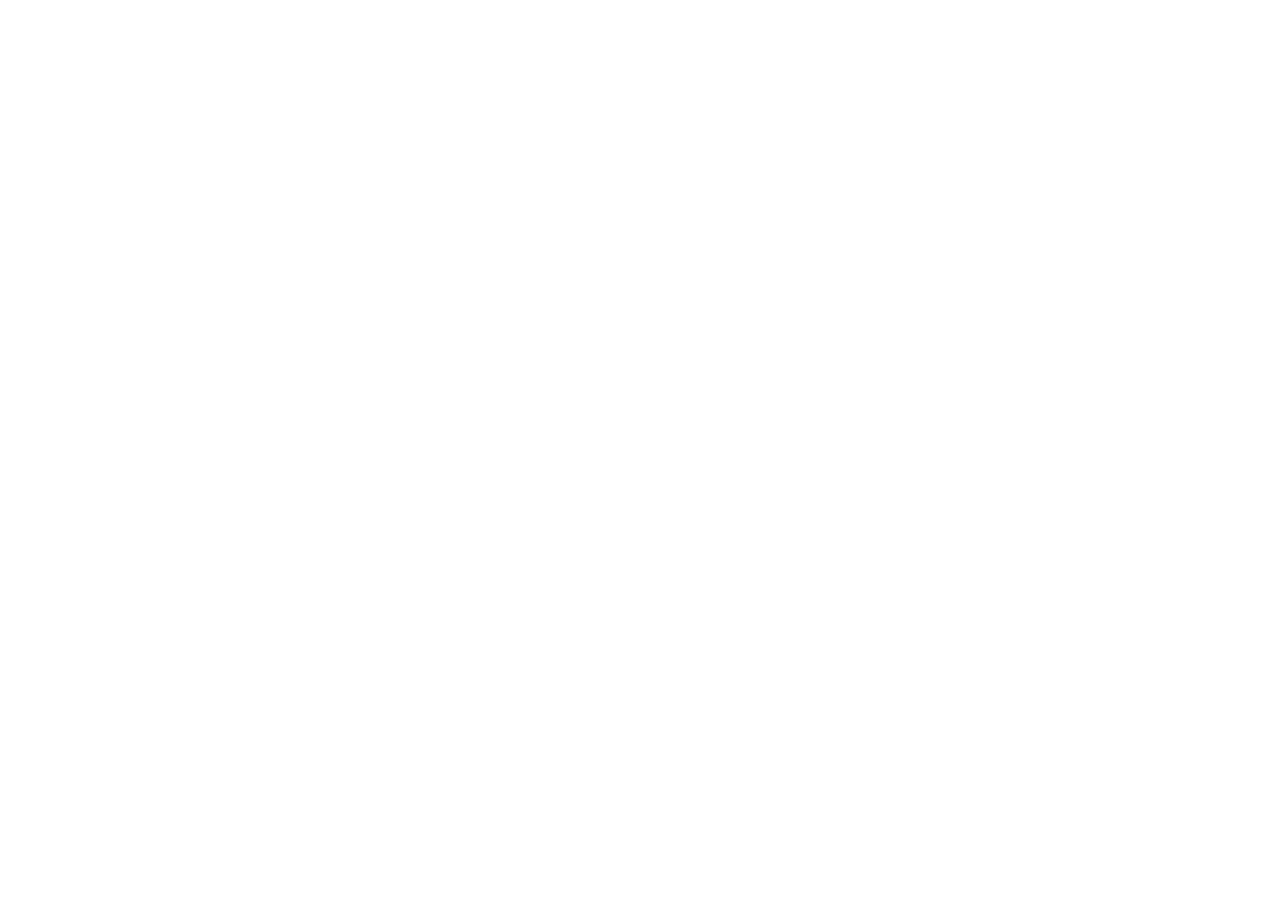
==== index.html @ a8f55390 "init project" ====
<!DOCTYPE html>
<html lang="zh-CN">

<head>
    <meta charset="UTF-8">
    <meta name="viewport" content="width=device-width, initial-scale=1.0">
    <title>Document</title>
</head>

<body>

</body>

</html>
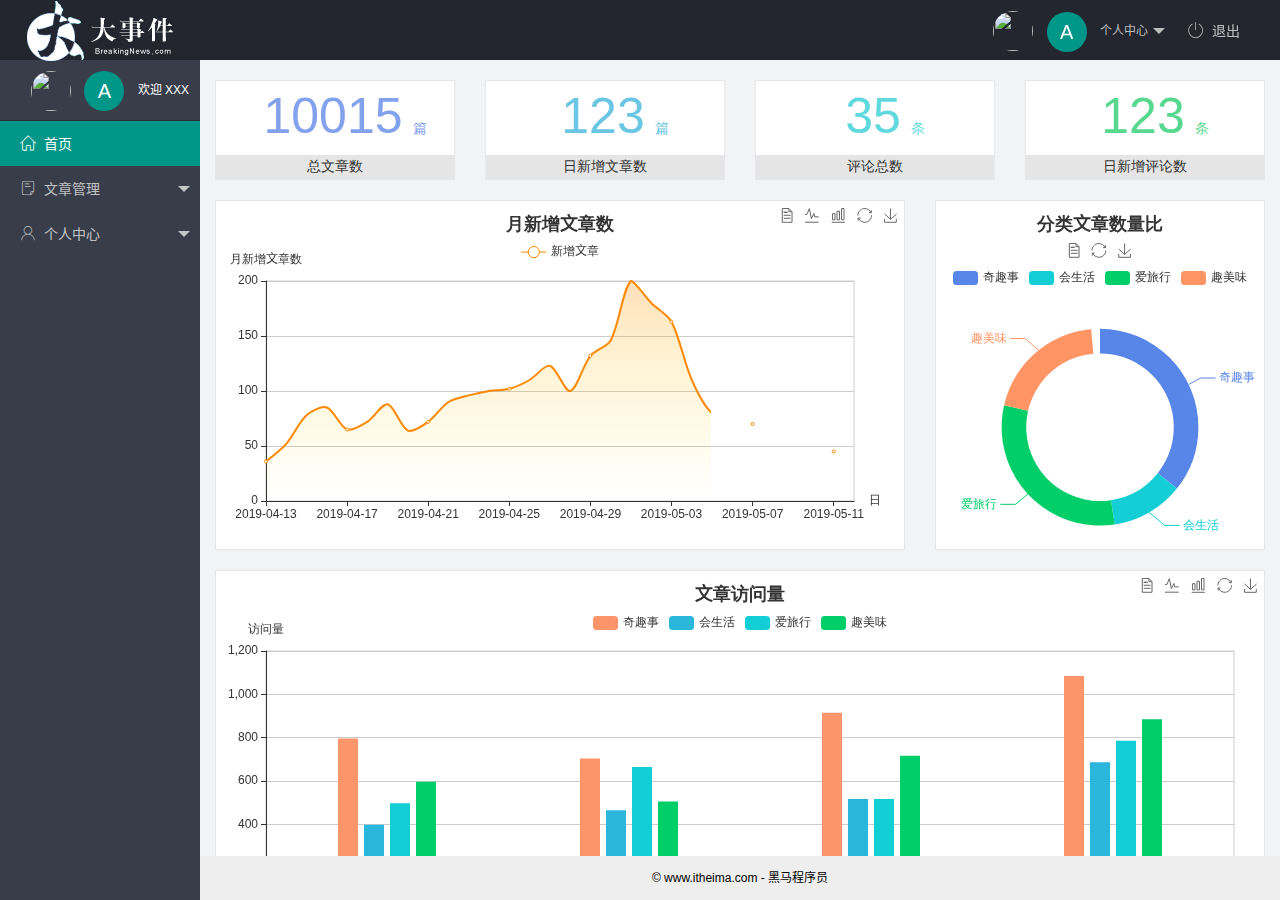
==== commit c2450219: "完成了主页功能" ====
--- a/index.html
+++ b/index.html
@@ -4,11 +4,93 @@
 <head>
     <meta charset="UTF-8">
     <meta name="viewport" content="width=device-width, initial-scale=1.0">
-    <title>Document</title>
+    <title>后台主页</title>
+    <!-- 导入layui的样式表 -->
+    <link rel="stylesheet" href="./assets/lib/layui/css/layui.css">
+    <!-- 导入自己的css样式表 -->
+    <link rel="stylesheet" href="./assets/css/index.css">
+    <!-- 导入字体图标 -->
+    <link rel="stylesheet" href="./assets/fonts/iconfont.css">
 </head>
 
-<body>
+<body class="layui-layout-body">
+    <div class="layui-layout layui-layout-admin">
+        <div class="layui-header">
+            <div class="layui-logo"><img src="./assets/images/logo.png" alt=""></div>
+            <!-- 头部区域（可配合layui已有的水平导航） -->
+            <ul class="layui-nav layui-layout-right">
+                <li class="layui-nav-item">
+                    <a href="javascript:;" class="userinfo">
+                        <img src="http://t.cn/RCzsdCq" class="layui-nav-img">
+                        <span class="text-avatar">A</span> 个人中心
+                    </a>
+                    <dl class="layui-nav-child">
+                        <dd><a href="">基本资料</a></dd>
+                        <dd><a href="">更换头像</a></dd>
+                        <dd><a href="">重置密码</a></dd>
+                    </dl>
+                </li>
+                <li class="layui-nav-item">
+                    <a href="javascript:;" id="btnLogout"><span class="iconfont icon-tuichu"></span>退出</a>
+                </li>
+            </ul>
+        </div>
 
+        <div class="layui-side layui-bg-black">
+            <div class="layui-side-scroll">
+                <div class="userinfo">
+                    <img src="http://t.cn/RCzsdCq" class="layui-nav-img">
+                    <span class="text-avatar">A</span>
+                    <span id="welcome">欢迎 XXX</span>
+                </div>
+                <!-- 左侧导航区域（可配合layui已有的垂直导航） -->
+                <ul class="layui-nav layui-nav-tree" lay-shrink="all">
+                    <li class="layui-nav-item layui-this"><a href="./home/dashboard.html" target="fm"><span
+                                class="iconfont icon-home"></span>首页</a></li>
+                    <li class="layui-nav-item ">
+                        <a class="" href="javascript:;"><span class="iconfont icon-16"></span>文章管理</a>
+                        <dl class="layui-nav-child">
+                            <dd><a href="javascript:;"><i class="layui-icon layui-icon-app"
+                                        style="font-size: 30px; color: #1E9FFF;"></i>文章类别</a></dd>
+                            <dd><a href="javascript:;"><i class="layui-icon layui-icon-app"
+                                        style="font-size: 30px; color: #1E9FFF;"></i>文章列表</a></dd>
+                            <dd><a href="javascript:;"><i class="layui-icon layui-icon-app"
+                                        style="font-size: 30px; color: #1E9FFF;"></i>发布文章</a></dd>
+                        </dl>
+                    </li>
+                    <li class="layui-nav-item">
+                        <a href="javascript:;"><span class="iconfont icon-user"></span>个人中心</a>
+                        <dl class="layui-nav-child">
+                            <dd><a href="javascript:;"><i class="layui-icon layui-icon-app"
+                                        style="font-size: 30px; color: #1E9FFF;"></i>基本资料</a></dd>
+                            <dd><a href="javascript:;"><i class="layui-icon layui-icon-app"
+                                        style="font-size: 30px; color: #1E9FFF;"></i>更换头像</a></dd>
+                            <dd><a href="javascript:;"><i class="layui-icon layui-icon-app"
+                                        style="font-size: 30px; color: #1E9FFF;"></i>重置密码</a></dd>
+                        </dl>
+                    </li>
+                </ul>
+            </div>
+        </div>
+
+        <div class="layui-body">
+            <!-- 内容主体区域 -->
+            <iframe name="fm" src="./home/dashboard.html" frameborder="0"></iframe>
+        </div>
+
+        <div class="layui-footer">
+            <!-- 底部固定区域 -->
+            © www.itheima.com - 黑马程序员
+        </div>
+    </div>
+    <!-- 导入layui 的js文件-->
+    <script src="./assets/lib/layui/layui.all.js"></script>
+    <!-- 导入jQuery文件 -->
+    <script src="/assets/lib/jquery.js"></script>
+    <!-- 导入自己封装的baseAPI.js文件 -->
+    <script src="/assets/js/baseAPI.js"></script>
+    <!-- 导入自己的js文件 -->
+    <script src="/assets/js/index.js"></script>
 </body>
 
 </html>--- a/assets/lib/layui/css/layui.css
+++ b/assets/lib/layui/css/layui.css
@@ -0,0 +1,2 @@
+/** layui-v2.5.5 MIT License By https://www.layui.com */
+ .layui-inline,img{display:inline-block;vertical-align:middle}h1,h2,h3,h4,h5,h6{font-weight:400}.layui-edge,.layui-header,.layui-inline,.layui-main{position:relative}.layui-body,.layui-edge,.layui-elip{overflow:hidden}.layui-btn,.layui-edge,.layui-inline,img{vertical-align:middle}.layui-btn,.layui-disabled,.layui-icon,.layui-unselect{-moz-user-select:none;-webkit-user-select:none;-ms-user-select:none}.layui-elip,.layui-form-checkbox span,.layui-form-pane .layui-form-label{text-overflow:ellipsis;white-space:nowrap}.layui-breadcrumb,.layui-tree-btnGroup{visibility:hidden}blockquote,body,button,dd,div,dl,dt,form,h1,h2,h3,h4,h5,h6,input,li,ol,p,pre,td,textarea,th,ul{margin:0;padding:0;-webkit-tap-highlight-color:rgba(0,0,0,0)}a:active,a:hover{outline:0}img{border:none}li{list-style:none}table{border-collapse:collapse;border-spacing:0}h4,h5,h6{font-size:100%}button,input,optgroup,option,select,textarea{font-family:inherit;font-size:inherit;font-style:inherit;font-weight:inherit;outline:0}pre{white-space:pre-wrap;white-space:-moz-pre-wrap;white-space:-pre-wrap;white-space:-o-pre-wrap;word-wrap:break-word}body{line-height:24px;font:14px Helvetica Neue,Helvetica,PingFang SC,Tahoma,Arial,sans-serif}hr{height:1px;margin:10px 0;border:0;clear:both}a{color:#333;text-decoration:none}a:hover{color:#777}a cite{font-style:normal;*cursor:pointer}.layui-border-box,.layui-border-box *{box-sizing:border-box}.layui-box,.layui-box *{box-sizing:content-box}.layui-clear{clear:both;*zoom:1}.layui-clear:after{content:'\20';clear:both;*zoom:1;display:block;height:0}.layui-inline{*display:inline;*zoom:1}.layui-edge{display:inline-block;width:0;height:0;border-width:6px;border-style:dashed;border-color:transparent}.layui-edge-top{top:-4px;border-bottom-color:#999;border-bottom-style:solid}.layui-edge-right{border-left-color:#999;border-left-style:solid}.layui-edge-bottom{top:2px;border-top-color:#999;border-top-style:solid}.layui-edge-left{border-right-color:#999;border-right-style:solid}.layui-disabled,.layui-disabled:hover{color:#d2d2d2!important;cursor:not-allowed!important}.layui-circle{border-radius:100%}.layui-show{display:block!important}.layui-hide{display:none!important}@font-face{font-family:layui-icon;src:url(../font/iconfont.eot?v=250);src:url(../font/iconfont.eot?v=250#iefix) format('embedded-opentype'),url(../font/iconfont.woff2?v=250) format('woff2'),url(../font/iconfont.woff?v=250) format('woff'),url(../font/iconfont.ttf?v=250) format('truetype'),url(../font/iconfont.svg?v=250#layui-icon) format('svg')}.layui-icon{font-family:layui-icon!important;font-size:16px;font-style:normal;-webkit-font-smoothing:antialiased;-moz-osx-font-smoothing:grayscale}.layui-icon-reply-fill:before{content:"\e611"}.layui-icon-set-fill:before{content:"\e614"}.layui-icon-menu-fill:before{content:"\e60f"}.layui-icon-search:before{content:"\e615"}.layui-icon-share:before{content:"\e641"}.layui-icon-set-sm:before{content:"\e620"}.layui-icon-engine:before{content:"\e628"}.layui-icon-close:before{content:"\1006"}.layui-icon-close-fill:before{content:"\1007"}.layui-icon-chart-screen:before{content:"\e629"}.layui-icon-star:before{content:"\e600"}.layui-icon-circle-dot:before{content:"\e617"}.layui-icon-chat:before{content:"\e606"}.layui-icon-release:before{content:"\e609"}.layui-icon-list:before{content:"\e60a"}.layui-icon-chart:before{content:"\e62c"}.layui-icon-ok-circle:before{content:"\1005"}.layui-icon-layim-theme:before{content:"\e61b"}.layui-icon-table:before{content:"\e62d"}.layui-icon-right:before{content:"\e602"}.layui-icon-left:before{content:"\e603"}.layui-icon-cart-simple:before{content:"\e698"}.layui-icon-face-cry:before{content:"\e69c"}.layui-icon-face-smile:before{content:"\e6af"}.layui-icon-survey:before{content:"\e6b2"}.layui-icon-tree:before{content:"\e62e"}.layui-icon-upload-circle:before{content:"\e62f"}.layui-icon-add-circle:before{content:"\e61f"}.layui-icon-download-circle:before{content:"\e601"}.layui-icon-templeate-1:before{content:"\e630"}.layui-icon-util:before{content:"\e631"}.layui-icon-face-surprised:before{content:"\e664"}.layui-icon-edit:before{content:"\e642"}.layui-icon-speaker:before{content:"\e645"}.layui-icon-down:before{content:"\e61a"}.layui-icon-file:before{content:"\e621"}.layui-icon-layouts:before{content:"\e632"}.layui-icon-rate-half:before{content:"\e6c9"}.layui-icon-add-circle-fine:before{content:"\e608"}.layui-icon-prev-circle:before{content:"\e633"}.layui-icon-read:before{content:"\e705"}.layui-icon-404:before{content:"\e61c"}.layui-icon-carousel:before{content:"\e634"}.layui-icon-help:before{content:"\e607"}.layui-icon-code-circle:before{content:"\e635"}.layui-icon-water:before{content:"\e636"}.layui-icon-username:before{content:"\e66f"}.layui-icon-find-fill:before{content:"\e670"}.layui-icon-about:before{content:"\e60b"}.layui-icon-location:before{content:"\e715"}.layui-icon-up:before{content:"\e619"}.layui-icon-pause:before{content:"\e651"}.layui-icon-date:before{content:"\e637"}.layui-icon-layim-uploadfile:before{content:"\e61d"}.layui-icon-delete:before{content:"\e640"}.layui-icon-play:before{content:"\e652"}.layui-icon-top:before{content:"\e604"}.layui-icon-friends:before{content:"\e612"}.layui-icon-refresh-3:before{content:"\e9aa"}.layui-icon-ok:before{content:"\e605"}.layui-icon-layer:before{content:"\e638"}.layui-icon-face-smile-fine:before{content:"\e60c"}.layui-icon-dollar:before{content:"\e659"}.layui-icon-group:before{content:"\e613"}.layui-icon-layim-download:before{content:"\e61e"}.layui-icon-picture-fine:before{content:"\e60d"}.layui-icon-link:before{content:"\e64c"}.layui-icon-diamond:before{content:"\e735"}.layui-icon-log:before{content:"\e60e"}.layui-icon-rate-solid:before{content:"\e67a"}.layui-icon-fonts-del:before{content:"\e64f"}.layui-icon-unlink:before{content:"\e64d"}.layui-icon-fonts-clear:before{content:"\e639"}.layui-icon-triangle-r:before{content:"\e623"}.layui-icon-circle:before{content:"\e63f"}.layui-icon-radio:before{content:"\e643"}.layui-icon-align-center:before{content:"\e647"}.layui-icon-align-right:before{content:"\e648"}.layui-icon-align-left:before{content:"\e649"}.layui-icon-loading-1:before{content:"\e63e"}.layui-icon-return:before{content:"\e65c"}.layui-icon-fonts-strong:before{content:"\e62b"}.layui-icon-upload:before{content:"\e67c"}.layui-icon-dialogue:before{content:"\e63a"}.layui-icon-video:before{content:"\e6ed"}.layui-icon-headset:before{content:"\e6fc"}.layui-icon-cellphone-fine:before{content:"\e63b"}.layui-icon-add-1:before{content:"\e654"}.layui-icon-face-smile-b:before{content:"\e650"}.layui-icon-fonts-html:before{content:"\e64b"}.layui-icon-form:before{content:"\e63c"}.layui-icon-cart:before{content:"\e657"}.layui-icon-camera-fill:before{content:"\e65d"}.layui-icon-tabs:before{content:"\e62a"}.layui-icon-fonts-code:before{content:"\e64e"}.layui-icon-fire:before{content:"\e756"}.layui-icon-set:before{content:"\e716"}.layui-icon-fonts-u:before{content:"\e646"}.layui-icon-triangle-d:before{content:"\e625"}.layui-icon-tips:before{content:"\e702"}.layui-icon-picture:before{content:"\e64a"}.layui-icon-more-vertical:before{content:"\e671"}.layui-icon-flag:before{content:"\e66c"}.layui-icon-loading:before{content:"\e63d"}.layui-icon-fonts-i:before{content:"\e644"}.layui-icon-refresh-1:before{content:"\e666"}.layui-icon-rmb:before{content:"\e65e"}.layui-icon-home:before{content:"\e68e"}.layui-icon-user:before{content:"\e770"}.layui-icon-notice:before{content:"\e667"}.layui-icon-login-weibo:before{content:"\e675"}.layui-icon-voice:before{content:"\e688"}.layui-icon-upload-drag:before{content:"\e681"}.layui-icon-login-qq:before{content:"\e676"}.layui-icon-snowflake:before{content:"\e6b1"}.layui-icon-file-b:before{content:"\e655"}.layui-icon-template:before{content:"\e663"}.layui-icon-auz:before{content:"\e672"}.layui-icon-console:before{content:"\e665"}.layui-icon-app:before{content:"\e653"}.layui-icon-prev:before{content:"\e65a"}.layui-icon-website:before{content:"\e7ae"}.layui-icon-next:before{content:"\e65b"}.layui-icon-component:before{content:"\e857"}.layui-icon-more:before{content:"\e65f"}.layui-icon-login-wechat:before{content:"\e677"}.layui-icon-shrink-right:before{content:"\e668"}.layui-icon-spread-left:before{content:"\e66b"}.layui-icon-camera:before{content:"\e660"}.layui-icon-note:before{content:"\e66e"}.layui-icon-refresh:before{content:"\e669"}.layui-icon-female:before{content:"\e661"}.layui-icon-male:before{content:"\e662"}.layui-icon-password:before{content:"\e673"}.layui-icon-senior:before{content:"\e674"}.layui-icon-theme:before{content:"\e66a"}.layui-icon-tread:before{content:"\e6c5"}.layui-icon-praise:before{content:"\e6c6"}.layui-icon-star-fill:before{content:"\e658"}.layui-icon-rate:before{content:"\e67b"}.layui-icon-template-1:before{content:"\e656"}.layui-icon-vercode:before{content:"\e679"}.layui-icon-cellphone:before{content:"\e678"}.layui-icon-screen-full:before{content:"\e622"}.layui-icon-screen-restore:before{content:"\e758"}.layui-icon-cols:before{content:"\e610"}.layui-icon-export:before{content:"\e67d"}.layui-icon-print:before{content:"\e66d"}.layui-icon-slider:before{content:"\e714"}.layui-icon-addition:before{content:"\e624"}.layui-icon-subtraction:before{content:"\e67e"}.layui-icon-service:before{content:"\e626"}.layui-icon-transfer:before{content:"\e691"}.layui-main{width:1140px;margin:0 auto}.layui-header{z-index:1000;height:60px}.layui-header a:hover{transition:all .5s;-webkit-transition:all .5s}.layui-side{position:fixed;left:0;top:0;bottom:0;z-index:999;width:200px;overflow-x:hidden}.layui-side-scroll{position:relative;width:220px;height:100%;overflow-x:hidden}.layui-body{position:absolute;left:200px;right:0;top:0;bottom:0;z-index:998;width:auto;overflow-y:auto;box-sizing:border-box}.layui-layout-body{overflow:hidden}.layui-layout-admin .layui-header{background-color:#23262E}.layui-layout-admin .layui-side{top:60px;width:200px;overflow-x:hidden}.layui-layout-admin .layui-body{position:fixed;top:60px;bottom:44px}.layui-layout-admin .layui-main{width:auto;margin:0 15px}.layui-layout-admin .layui-footer{position:fixed;left:200px;right:0;bottom:0;height:44px;line-height:44px;padding:0 15px;background-color:#eee}.layui-layout-admin .layui-logo{position:absolute;left:0;top:0;width:200px;height:100%;line-height:60px;text-align:center;color:#009688;font-size:16px}.layui-layout-admin .layui-header .layui-nav{background:0 0}.layui-layout-left{position:absolute!important;left:200px;top:0}.layui-layout-right{position:absolute!important;right:0;top:0}.layui-container{position:relative;margin:0 auto;padding:0 15px;box-sizing:border-box}.layui-fluid{position:relative;margin:0 auto;padding:0 15px}.layui-row:after,.layui-row:before{content:'';display:block;clear:both}.layui-col-lg1,.layui-col-lg10,.layui-col-lg11,.layui-col-lg12,.layui-col-lg2,.layui-col-lg3,.layui-col-lg4,.layui-col-lg5,.layui-col-lg6,.layui-col-lg7,.layui-col-lg8,.layui-col-lg9,.layui-col-md1,.layui-col-md10,.layui-col-md11,.layui-col-md12,.layui-col-md2,.layui-col-md3,.layui-col-md4,.layui-col-md5,.layui-col-md6,.layui-col-md7,.layui-col-md8,.layui-col-md9,.layui-col-sm1,.layui-col-sm10,.layui-col-sm11,.layui-col-sm12,.layui-col-sm2,.layui-col-sm3,.layui-col-sm4,.layui-col-sm5,.layui-col-sm6,.layui-col-sm7,.layui-col-sm8,.layui-col-sm9,.layui-col-xs1,.layui-col-xs10,.layui-col-xs11,.layui-col-xs12,.layui-col-xs2,.layui-col-xs3,.layui-col-xs4,.layui-col-xs5,.layui-col-xs6,.layui-col-xs7,.layui-col-xs8,.layui-col-xs9{position:relative;display:block;box-sizing:border-box}.layui-col-xs1,.layui-col-xs10,.layui-col-xs11,.layui-col-xs12,.layui-col-xs2,.layui-col-xs3,.layui-col-xs4,.layui-col-xs5,.layui-col-xs6,.layui-col-xs7,.layui-col-xs8,.layui-col-xs9{float:left}.layui-col-xs1{width:8.33333333%}.layui-col-xs2{width:16.66666667%}.layui-col-xs3{width:25%}.layui-col-xs4{width:33.33333333%}.layui-col-xs5{width:41.66666667%}.layui-col-xs6{width:50%}.layui-col-xs7{width:58.33333333%}.layui-col-xs8{width:66.66666667%}.layui-col-xs9{width:75%}.layui-col-xs10{width:83.33333333%}.layui-col-xs11{width:91.66666667%}.layui-col-xs12{width:100%}.layui-col-xs-offset1{margin-left:8.33333333%}.layui-col-xs-offset2{margin-left:16.66666667%}.layui-col-xs-offset3{margin-left:25%}.layui-col-xs-offset4{margin-left:33.33333333%}.layui-col-xs-offset5{margin-left:41.66666667%}.layui-col-xs-offset6{margin-left:50%}.layui-col-xs-offset7{margin-left:58.33333333%}.layui-col-xs-offset8{margin-left:66.66666667%}.layui-col-xs-offset9{margin-left:75%}.layui-col-xs-offset10{margin-left:83.33333333%}.layui-col-xs-offset11{margin-left:91.66666667%}.layui-col-xs-offset12{margin-left:100%}@media screen and (max-width:768px){.layui-hide-xs{display:none!important}.layui-show-xs-block{display:block!important}.layui-show-xs-inline{display:inline!important}.layui-show-xs-inline-block{display:inline-block!important}}@media screen and (min-width:768px){.layui-container{width:750px}.layui-hide-sm{display:none!important}.layui-show-sm-block{display:block!important}.layui-show-sm-inline{display:inline!important}.layui-show-sm-inline-block{display:inline-block!important}.layui-col-sm1,.layui-col-sm10,.layui-col-sm11,.layui-col-sm12,.layui-col-sm2,.layui-col-sm3,.layui-col-sm4,.layui-col-sm5,.layui-col-sm6,.layui-col-sm7,.layui-col-sm8,.layui-col-sm9{float:left}.layui-col-sm1{width:8.33333333%}.layui-col-sm2{width:16.66666667%}.layui-col-sm3{width:25%}.layui-col-sm4{width:33.33333333%}.layui-col-sm5{width:41.66666667%}.layui-col-sm6{width:50%}.layui-col-sm7{width:58.33333333%}.layui-col-sm8{width:66.66666667%}.layui-col-sm9{width:75%}.layui-col-sm10{width:83.33333333%}.layui-col-sm11{width:91.66666667%}.layui-col-sm12{width:100%}.layui-col-sm-offset1{margin-left:8.33333333%}.layui-col-sm-offset2{margin-left:16.66666667%}.layui-col-sm-offset3{margin-left:25%}.layui-col-sm-offset4{margin-left:33.33333333%}.layui-col-sm-offset5{margin-left:41.66666667%}.layui-col-sm-offset6{margin-left:50%}.layui-col-sm-offset7{margin-left:58.33333333%}.layui-col-sm-offset8{margin-left:66.66666667%}.layui-col-sm-offset9{margin-left:75%}.layui-col-sm-offset10{margin-left:83.33333333%}.layui-col-sm-offset11{margin-left:91.66666667%}.layui-col-sm-offset12{margin-left:100%}}@media screen and (min-width:992px){.layui-container{width:970px}.layui-hide-md{display:none!important}.layui-show-md-block{display:block!important}.layui-show-md-inline{display:inline!important}.layui-show-md-inline-block{display:inline-block!important}.layui-col-md1,.layui-col-md10,.layui-col-md11,.layui-col-md12,.layui-col-md2,.layui-col-md3,.layui-col-md4,.layui-col-md5,.layui-col-md6,.layui-col-md7,.layui-col-md8,.layui-col-md9{float:left}.layui-col-md1{width:8.33333333%}.layui-col-md2{width:16.66666667%}.layui-col-md3{width:25%}.layui-col-md4{width:33.33333333%}.layui-col-md5{width:41.66666667%}.layui-col-md6{width:50%}.layui-col-md7{width:58.33333333%}.layui-col-md8{width:66.66666667%}.layui-col-md9{width:75%}.layui-col-md10{width:83.33333333%}.layui-col-md11{width:91.66666667%}.layui-col-md12{width:100%}.layui-col-md-offset1{margin-left:8.33333333%}.layui-col-md-offset2{margin-left:16.66666667%}.layui-col-md-offset3{margin-left:25%}.layui-col-md-offset4{margin-left:33.33333333%}.layui-col-md-offset5{margin-left:41.66666667%}.layui-col-md-offset6{margin-left:50%}.layui-col-md-offset7{margin-left:58.33333333%}.layui-col-md-offset8{margin-left:66.66666667%}.layui-col-md-offset9{margin-left:75%}.layui-col-md-offset10{margin-left:83.33333333%}.layui-col-md-offset11{margin-left:91.66666667%}.layui-col-md-offset12{margin-left:100%}}@media screen and (min-width:1200px){.layui-container{width:1170px}.layui-hide-lg{display:none!important}.layui-show-lg-block{display:block!important}.layui-show-lg-inline{display:inline!important}.layui-show-lg-inline-block{display:inline-block!important}.layui-col-lg1,.layui-col-lg10,.layui-col-lg11,.layui-col-lg12,.layui-col-lg2,.layui-col-lg3,.layui-col-lg4,.layui-col-lg5,.layui-col-lg6,.layui-col-lg7,.layui-col-lg8,.layui-col-lg9{float:left}.layui-col-lg1{width:8.33333333%}.layui-col-lg2{width:16.66666667%}.layui-col-lg3{width:25%}.layui-col-lg4{width:33.33333333%}.layui-col-lg5{width:41.66666667%}.layui-col-lg6{width:50%}.layui-col-lg7{width:58.33333333%}.layui-col-lg8{width:66.66666667%}.layui-col-lg9{width:75%}.layui-col-lg10{width:83.33333333%}.layui-col-lg11{width:91.66666667%}.layui-col-lg12{width:100%}.layui-col-lg-offset1{margin-left:8.33333333%}.layui-col-lg-offset2{margin-left:16.66666667%}.layui-col-lg-offset3{margin-left:25%}.layui-col-lg-offset4{margin-left:33.33333333%}.layui-col-lg-offset5{margin-left:41.66666667%}.layui-col-lg-offset6{margin-left:50%}.layui-col-lg-offset7{margin-left:58.33333333%}.layui-col-lg-offset8{margin-left:66.66666667%}.layui-col-lg-offset9{margin-left:75%}.layui-col-lg-offset10{margin-left:83.33333333%}.layui-col-lg-offset11{margin-left:91.66666667%}.layui-col-lg-offset12{margin-left:100%}}.layui-col-space1{margin:-.5px}.layui-col-space1>*{padding:.5px}.layui-col-space3{margin:-1.5px}.layui-col-space3>*{padding:1.5px}.layui-col-space5{margin:-2.5px}.layui-col-space5>*{padding:2.5px}.layui-col-space8{margin:-3.5px}.layui-col-space8>*{padding:3.5px}.layui-col-space10{margin:-5px}.layui-col-space10>*{padding:5px}.layui-col-space12{margin:-6px}.layui-col-space12>*{padding:6px}.layui-col-space15{margin:-7.5px}.layui-col-space15>*{padding:7.5px}.layui-col-space18{margin:-9px}.layui-col-space18>*{padding:9px}.layui-col-space20{margin:-10px}.layui-col-space20>*{padding:10px}.layui-col-space22{margin:-11px}.layui-col-space22>*{padding:11px}.layui-col-space25{margin:-12.5px}.layui-col-space25>*{padding:12.5px}.layui-col-space30{margin:-15px}.layui-col-space30>*{padding:15px}.layui-btn,.layui-input,.layui-select,.layui-textarea,.layui-upload-button{outline:0;-webkit-appearance:none;transition:all .3s;-webkit-transition:all .3s;box-sizing:border-box}.layui-elem-quote{margin-bottom:10px;padding:15px;line-height:22px;border-left:5px solid #009688;border-radius:0 2px 2px 0;background-color:#f2f2f2}.layui-quote-nm{border-style:solid;border-width:1px 1px 1px 5px;background:0 0}.layui-elem-field{margin-bottom:10px;padding:0;border-width:1px;border-style:solid}.layui-elem-field legend{margin-left:20px;padding:0 10px;font-size:20px;font-weight:300}.layui-field-title{margin:10px 0 20px;border-width:1px 0 0}.layui-field-box{padding:10px 15px}.layui-field-title .layui-field-box{padding:10px 0}.layui-progress{position:relative;height:6px;border-radius:20px;background-color:#e2e2e2}.layui-progress-bar{position:absolute;left:0;top:0;width:0;max-width:100%;height:6px;border-radius:20px;text-align:right;background-color:#5FB878;transition:all .3s;-webkit-transition:all .3s}.layui-progress-big,.layui-progress-big .layui-progress-bar{height:18px;line-height:18px}.layui-progress-text{position:relative;top:-20px;line-height:18px;font-size:12px;color:#666}.layui-progress-big .layui-progress-text{position:static;padding:0 10px;color:#fff}.layui-collapse{border-width:1px;border-style:solid;border-radius:2px}.layui-colla-content,.layui-colla-item{border-top-width:1px;border-top-style:solid}.layui-colla-item:first-child{border-top:none}.layui-colla-title{position:relative;height:42px;line-height:42px;padding:0 15px 0 35px;color:#333;background-color:#f2f2f2;cursor:pointer;font-size:14px;overflow:hidden}.layui-colla-content{display:none;padding:10px 15px;line-height:22px;color:#666}.layui-colla-icon{position:absolute;left:15px;top:0;font-size:14px}.layui-card{margin-bottom:15px;border-radius:2px;background-color:#fff;box-shadow:0 1px 2px 0 rgba(0,0,0,.05)}.layui-card:last-child{margin-bottom:0}.layui-card-header{position:relative;height:42px;line-height:42px;padding:0 15px;border-bottom:1px solid #f6f6f6;color:#333;border-radius:2px 2px 0 0;font-size:14px}.layui-bg-black,.layui-bg-blue,.layui-bg-cyan,.layui-bg-green,.layui-bg-orange,.layui-bg-red{color:#fff!important}.layui-card-body{position:relative;padding:10px 15px;line-height:24px}.layui-card-body[pad15]{padding:15px}.layui-card-body[pad20]{padding:20px}.layui-card-body .layui-table{margin:5px 0}.layui-card .layui-tab{margin:0}.layui-panel-window{position:relative;padding:15px;border-radius:0;border-top:5px solid #E6E6E6;background-color:#fff}.layui-auxiliar-moving{position:fixed;left:0;right:0;top:0;bottom:0;width:100%;height:100%;background:0 0;z-index:9999999999}.layui-form-label,.layui-form-mid,.layui-form-select,.layui-input-block,.layui-input-inline,.layui-textarea{position:relative}.layui-bg-red{background-color:#FF5722!important}.layui-bg-orange{background-color:#FFB800!important}.layui-bg-green{background-color:#009688!important}.layui-bg-cyan{background-color:#2F4056!important}.layui-bg-blue{background-color:#1E9FFF!important}.layui-bg-black{background-color:#393D49!important}.layui-bg-gray{background-color:#eee!important;color:#666!important}.layui-badge-rim,.layui-colla-content,.layui-colla-item,.layui-collapse,.layui-elem-field,.layui-form-pane .layui-form-item[pane],.layui-form-pane .layui-form-label,.layui-input,.layui-layedit,.layui-layedit-tool,.layui-quote-nm,.layui-select,.layui-tab-bar,.layui-tab-card,.layui-tab-title,.layui-tab-title .layui-this:after,.layui-textarea{border-color:#e6e6e6}.layui-timeline-item:before,hr{background-color:#e6e6e6}.layui-text{line-height:22px;font-size:14px;color:#666}.layui-text h1,.layui-text h2,.layui-text h3{font-weight:500;color:#333}.layui-text h1{font-size:30px}.layui-text h2{font-size:24px}.layui-text h3{font-size:18px}.layui-text a:not(.layui-btn){color:#01AAED}.layui-text a:not(.layui-btn):hover{text-decoration:underline}.layui-text ul{padding:5px 0 5px 15px}.layui-text ul li{margin-top:5px;list-style-type:disc}.layui-text em,.layui-word-aux{color:#999!important;padding:0 5px!important}.layui-btn{display:inline-block;height:38px;line-height:38px;padding:0 18px;background-color:#009688;color:#fff;white-space:nowrap;text-align:center;font-size:14px;border:none;border-radius:2px;cursor:pointer}.layui-btn:hover{opacity:.8;filter:alpha(opacity=80);color:#fff}.layui-btn:active{opacity:1;filter:alpha(opacity=100)}.layui-btn+.layui-btn{margin-left:10px}.layui-btn-container{font-size:0}.layui-btn-container .layui-btn{margin-right:10px;margin-bottom:10px}.layui-btn-container .layui-btn+.layui-btn{margin-left:0}.layui-table .layui-btn-container .layui-btn{margin-bottom:9px}.layui-btn-radius{border-radius:100px}.layui-btn .layui-icon{margin-right:3px;font-size:18px;vertical-align:bottom;vertical-align:middle\9}.layui-btn-primary{border:1px solid #C9C9C9;background-color:#fff;color:#555}.layui-btn-primary:hover{border-color:#009688;color:#333}.layui-btn-normal{background-color:#1E9FFF}.layui-btn-warm{background-color:#FFB800}.layui-btn-danger{background-color:#FF5722}.layui-btn-checked{background-color:#5FB878}.layui-btn-disabled,.layui-btn-disabled:active,.layui-btn-disabled:hover{border:1px solid #e6e6e6;background-color:#FBFBFB;color:#C9C9C9;cursor:not-allowed;opacity:1}.layui-btn-lg{height:44px;line-height:44px;padding:0 25px;font-size:16px}.layui-btn-sm{height:30px;line-height:30px;padding:0 10px;font-size:12px}.layui-btn-sm i{font-size:16px!important}.layui-btn-xs{height:22px;line-height:22px;padding:0 5px;font-size:12px}.layui-btn-xs i{font-size:14px!important}.layui-btn-group{display:inline-block;vertical-align:middle;font-size:0}.layui-btn-group .layui-btn{margin-left:0!important;margin-right:0!important;border-left:1px solid rgba(255,255,255,.5);border-radius:0}.layui-btn-group .layui-btn-primary{border-left:none}.layui-btn-group .layui-btn-primary:hover{border-color:#C9C9C9;color:#009688}.layui-btn-group .layui-btn:first-child{border-left:none;border-radius:2px 0 0 2px}.layui-btn-group .layui-btn-primary:first-child{border-left:1px solid #c9c9c9}.layui-btn-group .layui-btn:last-child{border-radius:0 2px 2px 0}.layui-btn-group .layui-btn+.layui-btn{margin-left:0}.layui-btn-group+.layui-btn-group{margin-left:10px}.layui-btn-fluid{width:100%}.layui-input,.layui-select,.layui-textarea{height:38px;line-height:1.3;line-height:38px\9;border-width:1px;border-style:solid;background-color:#fff;border-radius:2px}.layui-input::-webkit-input-placeholder,.layui-select::-webkit-input-placeholder,.layui-textarea::-webkit-input-placeholder{line-height:1.3}.layui-input,.layui-textarea{display:block;width:100%;padding-left:10px}.layui-input:hover,.layui-textarea:hover{border-color:#D2D2D2!important}.layui-input:focus,.layui-textarea:focus{border-color:#C9C9C9!important}.layui-textarea{min-height:100px;height:auto;line-height:20px;padding:6px 10px;resize:vertical}.layui-select{padding:0 10px}.layui-form input[type=checkbox],.layui-form input[type=radio],.layui-form select{display:none}.layui-form [lay-ignore]{display:initial}.layui-form-item{margin-bottom:15px;clear:both;*zoom:1}.layui-form-item:after{content:'\20';clear:both;*zoom:1;display:block;height:0}.layui-form-label{float:left;display:block;padding:9px 15px;width:80px;font-weight:400;line-height:20px;text-align:right}.layui-form-label-col{display:block;float:none;padding:9px 0;line-height:20px;text-align:left}.layui-form-item .layui-inline{margin-bottom:5px;margin-right:10px}.layui-input-block{margin-left:110px;min-height:36px}.layui-input-inline{display:inline-block;vertical-align:middle}.layui-form-item .layui-input-inline{float:left;width:190px;margin-right:10px}.layui-form-text .layui-input-inline{width:auto}.layui-form-mid{float:left;display:block;padding:9px 0!important;line-height:20px;margin-right:10px}.layui-form-danger+.layui-form-select .layui-input,.layui-form-danger:focus{border-color:#FF5722!important}.layui-form-select .layui-input{padding-right:30px;cursor:pointer}.layui-form-select .layui-edge{position:absolute;right:10px;top:50%;margin-top:-3px;cursor:pointer;border-width:6px;border-top-color:#c2c2c2;border-top-style:solid;transition:all .3s;-webkit-transition:all .3s}.layui-form-select dl{display:none;position:absolute;left:0;top:42px;padding:5px 0;z-index:899;min-width:100%;border:1px solid #d2d2d2;max-height:300px;overflow-y:auto;background-color:#fff;border-radius:2px;box-shadow:0 2px 4px rgba(0,0,0,.12);box-sizing:border-box}.layui-form-select dl dd,.layui-form-select dl dt{padding:0 10px;line-height:36px;white-space:nowrap;overflow:hidden;text-overflow:ellipsis}.layui-form-select dl dt{font-size:12px;color:#999}.layui-form-select dl dd{cursor:pointer}.layui-form-select dl dd:hover{background-color:#f2f2f2;-webkit-transition:.5s all;transition:.5s all}.layui-form-select .layui-select-group dd{padding-left:20px}.layui-form-select dl dd.layui-select-tips{padding-left:10px!important;color:#999}.layui-form-select dl dd.layui-this{background-color:#5FB878;color:#fff}.layui-form-checkbox,.layui-form-select dl dd.layui-disabled{background-color:#fff}.layui-form-selected dl{display:block}.layui-form-checkbox,.layui-form-checkbox *,.layui-form-switch{display:inline-block;vertical-align:middle}.layui-form-selected .layui-edge{margin-top:-9px;-webkit-transform:rotate(180deg);transform:rotate(180deg);margin-top:-3px\9}:root .layui-form-selected .layui-edge{margin-top:-9px\0/IE9}.layui-form-selectup dl{top:auto;bottom:42px}.layui-select-none{margin:5px 0;text-align:center;color:#999}.layui-select-disabled .layui-disabled{border-color:#eee!important}.layui-select-disabled .layui-edge{border-top-color:#d2d2d2}.layui-form-checkbox{position:relative;height:30px;line-height:30px;margin-right:10px;padding-right:30px;cursor:pointer;font-size:0;-webkit-transition:.1s linear;transition:.1s linear;box-sizing:border-box}.layui-form-checkbox span{padding:0 10px;height:100%;font-size:14px;border-radius:2px 0 0 2px;background-color:#d2d2d2;color:#fff;overflow:hidden}.layui-form-checkbox:hover span{background-color:#c2c2c2}.layui-form-checkbox i{position:absolute;right:0;top:0;width:30px;height:28px;border:1px solid #d2d2d2;border-left:none;border-radius:0 2px 2px 0;color:#fff;font-size:20px;text-align:center}.layui-form-checkbox:hover i{border-color:#c2c2c2;color:#c2c2c2}.layui-form-checked,.layui-form-checked:hover{border-color:#5FB878}.layui-form-checked span,.layui-form-checked:hover span{background-color:#5FB878}.layui-form-checked i,.layui-form-checked:hover i{color:#5FB878}.layui-form-item .layui-form-checkbox{margin-top:4px}.layui-form-checkbox[lay-skin=primary]{height:auto!important;line-height:normal!important;min-width:18px;min-height:18px;border:none!important;margin-right:0;padding-left:28px;padding-right:0;background:0 0}.layui-form-checkbox[lay-skin=primary] span{padding-left:0;padding-right:15px;line-height:18px;background:0 0;color:#666}.layui-form-checkbox[lay-skin=primary] i{right:auto;left:0;width:16px;height:16px;line-height:16px;border:1px solid #d2d2d2;font-size:12px;border-radius:2px;background-color:#fff;-webkit-transition:.1s linear;transition:.1s linear}.layui-form-checkbox[lay-skin=primary]:hover i{border-color:#5FB878;color:#fff}.layui-form-checked[lay-skin=primary] i{border-color:#5FB878!important;background-color:#5FB878;color:#fff}.layui-checkbox-disbaled[lay-skin=primary] span{background:0 0!important;color:#c2c2c2}.layui-checkbox-disbaled[lay-skin=primary]:hover i{border-color:#d2d2d2}.layui-form-item .layui-form-checkbox[lay-skin=primary]{margin-top:10px}.layui-form-switch{position:relative;height:22px;line-height:22px;min-width:35px;padding:0 5px;margin-top:8px;border:1px solid #d2d2d2;border-radius:20px;cursor:pointer;background-color:#fff;-webkit-transition:.1s linear;transition:.1s linear}.layui-form-switch i{position:absolute;left:5px;top:3px;width:16px;height:16px;border-radius:20px;background-color:#d2d2d2;-webkit-transition:.1s linear;transition:.1s linear}.layui-form-switch em{position:relative;top:0;width:25px;margin-left:21px;padding:0!important;text-align:center!important;color:#999!important;font-style:normal!important;font-size:12px}.layui-form-onswitch{border-color:#5FB878;background-color:#5FB878}.layui-checkbox-disbaled,.layui-checkbox-disbaled i{border-color:#e2e2e2!important}.layui-form-onswitch i{left:100%;margin-left:-21px;background-color:#fff}.layui-form-onswitch em{margin-left:5px;margin-right:21px;color:#fff!important}.layui-checkbox-disbaled span{background-color:#e2e2e2!important}.layui-checkbox-disbaled:hover i{color:#fff!important}[lay-radio]{display:none}.layui-form-radio,.layui-form-radio *{display:inline-block;vertical-align:middle}.layui-form-radio{line-height:28px;margin:6px 10px 0 0;padding-right:10px;cursor:pointer;font-size:0}.layui-form-radio *{font-size:14px}.layui-form-radio>i{margin-right:8px;font-size:22px;color:#c2c2c2}.layui-form-radio>i:hover,.layui-form-radioed>i{color:#5FB878}.layui-radio-disbaled>i{color:#e2e2e2!important}.layui-form-pane .layui-form-label{width:110px;padding:8px 15px;height:38px;line-height:20px;border-width:1px;border-style:solid;border-radius:2px 0 0 2px;text-align:center;background-color:#FBFBFB;overflow:hidden;box-sizing:border-box}.layui-form-pane .layui-input-inline{margin-left:-1px}.layui-form-pane .layui-input-block{margin-left:110px;left:-1px}.layui-form-pane .layui-input{border-radius:0 2px 2px 0}.layui-form-pane .layui-form-text .layui-form-label{float:none;width:100%;border-radius:2px;box-sizing:border-box;text-align:left}.layui-form-pane .layui-form-text .layui-input-inline{display:block;margin:0;top:-1px;clear:both}.layui-form-pane .layui-form-text .layui-input-block{margin:0;left:0;top:-1px}.layui-form-pane .layui-form-text .layui-textarea{min-height:100px;border-radius:0 0 2px 2px}.layui-form-pane .layui-form-checkbox{margin:4px 0 4px 10px}.layui-form-pane .layui-form-radio,.layui-form-pane .layui-form-switch{margin-top:6px;margin-left:10px}.layui-form-pane .layui-form-item[pane]{position:relative;border-width:1px;border-style:solid}.layui-form-pane .layui-form-item[pane] .layui-form-label{position:absolute;left:0;top:0;height:100%;border-width:0 1px 0 0}.layui-form-pane .layui-form-item[pane] .layui-input-inline{margin-left:110px}@media screen and (max-width:450px){.layui-form-item .layui-form-label{text-overflow:ellipsis;overflow:hidden;white-space:nowrap}.layui-form-item .layui-inline{display:block;margin-right:0;margin-bottom:20px;clear:both}.layui-form-item .layui-inline:after{content:'\20';clear:both;display:block;height:0}.layui-form-item .layui-input-inline{display:block;float:none;left:-3px;width:auto;margin:0 0 10px 112px}.layui-form-item .layui-input-inline+.layui-form-mid{margin-left:110px;top:-5px;padding:0}.layui-form-item .layui-form-checkbox{margin-right:5px;margin-bottom:5px}}.layui-layedit{border-width:1px;border-style:solid;border-radius:2px}.layui-layedit-tool{padding:3px 5px;border-bottom-width:1px;border-bottom-style:solid;font-size:0}.layedit-tool-fixed{position:fixed;top:0;border-top:1px solid #e2e2e2}.layui-layedit-tool .layedit-tool-mid,.layui-layedit-tool .layui-icon{display:inline-block;vertical-align:middle;text-align:center;font-size:14px}.layui-layedit-tool .layui-icon{position:relative;width:32px;height:30px;line-height:30px;margin:3px 5px;color:#777;cursor:pointer;border-radius:2px}.layui-layedit-tool .layui-icon:hover{color:#393D49}.layui-layedit-tool .layui-icon:active{color:#000}.layui-layedit-tool .layedit-tool-active{background-color:#e2e2e2;color:#000}.layui-layedit-tool .layui-disabled,.layui-layedit-tool .layui-disabled:hover{color:#d2d2d2;cursor:not-allowed}.layui-layedit-tool .layedit-tool-mid{width:1px;height:18px;margin:0 10px;background-color:#d2d2d2}.layedit-tool-html{width:50px!important;font-size:30px!important}.layedit-tool-b,.layedit-tool-code,.layedit-tool-help{font-size:16px!important}.layedit-tool-d,.layedit-tool-face,.layedit-tool-image,.layedit-tool-unlink{font-size:18px!important}.layedit-tool-image input{position:absolute;font-size:0;left:0;top:0;width:100%;height:100%;opacity:.01;filter:Alpha(opacity=1);cursor:pointer}.layui-layedit-iframe iframe{display:block;width:100%}#LAY_layedit_code{overflow:hidden}.layui-laypage{display:inline-block;*display:inline;*zoom:1;vertical-align:middle;margin:10px 0;font-size:0}.layui-laypage>a:first-child,.layui-laypage>a:first-child em{border-radius:2px 0 0 2px}.layui-laypage>a:last-child,.layui-laypage>a:last-child em{border-radius:0 2px 2px 0}.layui-laypage>:first-child{margin-left:0!important}.layui-laypage>:last-child{margin-right:0!important}.layui-laypage a,.layui-laypage button,.layui-laypage input,.layui-laypage select,.layui-laypage span{border:1px solid #e2e2e2}.layui-laypage a,.layui-laypage span{display:inline-block;*display:inline;*zoom:1;vertical-align:middle;padding:0 15px;height:28px;line-height:28px;margin:0 -1px 5px 0;background-color:#fff;color:#333;font-size:12px}.layui-flow-more a *,.layui-laypage input,.layui-table-view select[lay-ignore]{display:inline-block}.layui-laypage a:hover{color:#009688}.layui-laypage em{font-style:normal}.layui-laypage .layui-laypage-spr{color:#999;font-weight:700}.layui-laypage a{text-decoration:none}.layui-laypage .layui-laypage-curr{position:relative}.layui-laypage .layui-laypage-curr em{position:relative;color:#fff}.layui-laypage .layui-laypage-curr .layui-laypage-em{position:absolute;left:-1px;top:-1px;padding:1px;width:100%;height:100%;background-color:#009688}.layui-laypage-em{border-radius:2px}.layui-laypage-next em,.layui-laypage-prev em{font-family:Sim sun;font-size:16px}.layui-laypage .layui-laypage-count,.layui-laypage .layui-laypage-limits,.layui-laypage .layui-laypage-refresh,.layui-laypage .layui-laypage-skip{margin-left:10px;margin-right:10px;padding:0;border:none}.layui-laypage .layui-laypage-limits,.layui-laypage .layui-laypage-refresh{vertical-align:top}.layui-laypage .layui-laypage-refresh i{font-size:18px;cursor:pointer}.layui-laypage select{height:22px;padding:3px;border-radius:2px;cursor:pointer}.layui-laypage .layui-laypage-skip{height:30px;line-height:30px;color:#999}.layui-laypage button,.layui-laypage input{height:30px;line-height:30px;border-radius:2px;vertical-align:top;background-color:#fff;box-sizing:border-box}.layui-laypage input{width:40px;margin:0 10px;padding:0 3px;text-align:center}.layui-laypage input:focus,.layui-laypage select:focus{border-color:#009688!important}.layui-laypage button{margin-left:10px;padding:0 10px;cursor:pointer}.layui-table,.layui-table-view{margin:10px 0}.layui-flow-more{margin:10px 0;text-align:center;color:#999;font-size:14px}.layui-flow-more a{height:32px;line-height:32px}.layui-flow-more a *{vertical-align:top}.layui-flow-more a cite{padding:0 20px;border-radius:3px;background-color:#eee;color:#333;font-style:normal}.layui-flow-more a cite:hover{opacity:.8}.layui-flow-more a i{font-size:30px;color:#737383}.layui-table{width:100%;background-color:#fff;color:#666}.layui-table tr{transition:all .3s;-webkit-transition:all .3s}.layui-table th{text-align:left;font-weight:400}.layui-table tbody tr:hover,.layui-table thead tr,.layui-table-click,.layui-table-header,.layui-table-hover,.layui-table-mend,.layui-table-patch,.layui-table-tool,.layui-table-total,.layui-table-total tr,.layui-table[lay-even] tr:nth-child(even){background-color:#f2f2f2}.layui-table td,.layui-table th,.layui-table-col-set,.layui-table-fixed-r,.layui-table-grid-down,.layui-table-header,.layui-table-page,.layui-table-tips-main,.layui-table-tool,.layui-table-total,.layui-table-view,.layui-table[lay-skin=line],.layui-table[lay-skin=row]{border-width:1px;border-style:solid;border-color:#e6e6e6}.layui-table td,.layui-table th{position:relative;padding:9px 15px;min-height:20px;line-height:20px;font-size:14px}.layui-table[lay-skin=line] td,.layui-table[lay-skin=line] th{border-width:0 0 1px}.layui-table[lay-skin=row] td,.layui-table[lay-skin=row] th{border-width:0 1px 0 0}.layui-table[lay-skin=nob] td,.layui-table[lay-skin=nob] th{border:none}.layui-table img{max-width:100px}.layui-table[lay-size=lg] td,.layui-table[lay-size=lg] th{padding:15px 30px}.layui-table-view .layui-table[lay-size=lg] .layui-table-cell{height:40px;line-height:40px}.layui-table[lay-size=sm] td,.layui-table[lay-size=sm] th{font-size:12px;padding:5px 10px}.layui-table-view .layui-table[lay-size=sm] .layui-table-cell{height:20px;line-height:20px}.layui-table[lay-data]{display:none}.layui-table-box{position:relative;overflow:hidden}.layui-table-view .layui-table{position:relative;width:auto;margin:0}.layui-table-view .layui-table[lay-skin=line]{border-width:0 1px 0 0}.layui-table-view .layui-table[lay-skin=row]{border-width:0 0 1px}.layui-table-view .layui-table td,.layui-table-view .layui-table th{padding:5px 0;border-top:none;border-left:none}.layui-table-view .layui-table th.layui-unselect .layui-table-cell span{cursor:pointer}.layui-table-view .layui-table td{cursor:default}.layui-table-view .layui-table td[data-edit=text]{cursor:text}.layui-table-view .layui-form-checkbox[lay-skin=primary] i{width:18px;height:18px}.layui-table-view .layui-form-radio{line-height:0;padding:0}.layui-table-view .layui-form-radio>i{margin:0;font-size:20px}.layui-table-init{position:absolute;left:0;top:0;width:100%;height:100%;text-align:center;z-index:110}.layui-table-init .layui-icon{position:absolute;left:50%;top:50%;margin:-15px 0 0 -15px;font-size:30px;color:#c2c2c2}.layui-table-header{border-width:0 0 1px;overflow:hidden}.layui-table-header .layui-table{margin-bottom:-1px}.layui-table-tool .layui-inline[lay-event]{position:relative;width:26px;height:26px;padding:5px;line-height:16px;margin-right:10px;text-align:center;color:#333;border:1px solid #ccc;cursor:pointer;-webkit-transition:.5s all;transition:.5s all}.layui-table-tool .layui-inline[lay-event]:hover{border:1px solid #999}.layui-table-tool-temp{padding-right:120px}.layui-table-tool-self{position:absolute;right:17px;top:10px}.layui-table-tool .layui-table-tool-self .layui-inline[lay-event]{margin:0 0 0 10px}.layui-table-tool-panel{position:absolute;top:29px;left:-1px;padding:5px 0;min-width:150px;min-height:40px;border:1px solid #d2d2d2;text-align:left;overflow-y:auto;background-color:#fff;box-shadow:0 2px 4px rgba(0,0,0,.12)}.layui-table-cell,.layui-table-tool-panel li{overflow:hidden;text-overflow:ellipsis;white-space:nowrap}.layui-table-tool-panel li{padding:0 10px;line-height:30px;-webkit-transition:.5s all;transition:.5s all}.layui-table-tool-panel li .layui-form-checkbox[lay-skin=primary]{width:100%;padding-left:28px}.layui-table-tool-panel li:hover{background-color:#f2f2f2}.layui-table-tool-panel li .layui-form-checkbox[lay-skin=primary] i{position:absolute;left:0;top:0}.layui-table-tool-panel li .layui-form-checkbox[lay-skin=primary] span{padding:0}.layui-table-tool .layui-table-tool-self .layui-table-tool-panel{left:auto;right:-1px}.layui-table-col-set{position:absolute;right:0;top:0;width:20px;height:100%;border-width:0 0 0 1px;background-color:#fff}.layui-table-sort{width:10px;height:20px;margin-left:5px;cursor:pointer!important}.layui-table-sort .layui-edge{position:absolute;left:5px;border-width:5px}.layui-table-sort .layui-table-sort-asc{top:3px;border-top:none;border-bottom-style:solid;border-bottom-color:#b2b2b2}.layui-table-sort .layui-table-sort-asc:hover{border-bottom-color:#666}.layui-table-sort .layui-table-sort-desc{bottom:5px;border-bottom:none;border-top-style:solid;border-top-color:#b2b2b2}.layui-table-sort .layui-table-sort-desc:hover{border-top-color:#666}.layui-table-sort[lay-sort=asc] .layui-table-sort-asc{border-bottom-color:#000}.layui-table-sort[lay-sort=desc] .layui-table-sort-desc{border-top-color:#000}.layui-table-cell{height:28px;line-height:28px;padding:0 15px;position:relative;box-sizing:border-box}.layui-table-cell .layui-form-checkbox[lay-skin=primary]{top:-1px;padding:0}.layui-table-cell .layui-table-link{color:#01AAED}.laytable-cell-checkbox,.laytable-cell-numbers,.laytable-cell-radio,.laytable-cell-space{padding:0;text-align:center}.layui-table-body{position:relative;overflow:auto;margin-right:-1px;margin-bottom:-1px}.layui-table-body .layui-none{line-height:26px;padding:15px;text-align:center;color:#999}.layui-table-fixed{position:absolute;left:0;top:0;z-index:101}.layui-table-fixed .layui-table-body{overflow:hidden}.layui-table-fixed-l{box-shadow:0 -1px 8px rgba(0,0,0,.08)}.layui-table-fixed-r{left:auto;right:-1px;border-width:0 0 0 1px;box-shadow:-1px 0 8px rgba(0,0,0,.08)}.layui-table-fixed-r .layui-table-header{position:relative;overflow:visible}.layui-table-mend{position:absolute;right:-49px;top:0;height:100%;width:50px}.layui-table-tool{position:relative;z-index:890;width:100%;min-height:50px;line-height:30px;padding:10px 15px;border-width:0 0 1px}.layui-table-tool .layui-btn-container{margin-bottom:-10px}.layui-table-page,.layui-table-total{border-width:1px 0 0;margin-bottom:-1px;overflow:hidden}.layui-table-page{position:relative;width:100%;padding:7px 7px 0;height:41px;font-size:12px;white-space:nowrap}.layui-table-page>div{height:26px}.layui-table-page .layui-laypage{margin:0}.layui-table-page .layui-laypage a,.layui-table-page .layui-laypage span{height:26px;line-height:26px;margin-bottom:10px;border:none;background:0 0}.layui-table-page .layui-laypage a,.layui-table-page .layui-laypage span.layui-laypage-curr{padding:0 12px}.layui-table-page .layui-laypage span{margin-left:0;padding:0}.layui-table-page .layui-laypage .layui-laypage-prev{margin-left:-7px!important}.layui-table-page .layui-laypage .layui-laypage-curr .layui-laypage-em{left:0;top:0;padding:0}.layui-table-page .layui-laypage button,.layui-table-page .layui-laypage input{height:26px;line-height:26px}.layui-table-page .layui-laypage input{width:40px}.layui-table-page .layui-laypage button{padding:0 10px}.layui-table-page select{height:18px}.layui-table-patch .layui-table-cell{padding:0;width:30px}.layui-table-edit{position:absolute;left:0;top:0;width:100%;height:100%;padding:0 14px 1px;border-radius:0;box-shadow:1px 1px 20px rgba(0,0,0,.15)}.layui-table-edit:focus{border-color:#5FB878!important}select.layui-table-edit{padding:0 0 0 10px;border-color:#C9C9C9}.layui-table-view .layui-form-checkbox,.layui-table-view .layui-form-radio,.layui-table-view .layui-form-switch{top:0;margin:0;box-sizing:content-box}.layui-table-view .layui-form-checkbox{top:-1px;height:26px;line-height:26px}.layui-table-view .layui-form-checkbox i{height:26px}.layui-table-grid .layui-table-cell{overflow:visible}.layui-table-grid-down{position:absolute;top:0;right:0;width:26px;height:100%;padding:5px 0;border-width:0 0 0 1px;text-align:center;background-color:#fff;color:#999;cursor:pointer}.layui-table-grid-down .layui-icon{position:absolute;top:50%;left:50%;margin:-8px 0 0 -8px}.layui-table-grid-down:hover{background-color:#fbfbfb}body .layui-table-tips .layui-layer-content{background:0 0;padding:0;box-shadow:0 1px 6px rgba(0,0,0,.12)}.layui-table-tips-main{margin:-44px 0 0 -1px;max-height:150px;padding:8px 15px;font-size:14px;overflow-y:scroll;background-color:#fff;color:#666}.layui-table-tips-c{position:absolute;right:-3px;top:-13px;width:20px;height:20px;padding:3px;cursor:pointer;background-color:#666;border-radius:50%;color:#fff}.layui-table-tips-c:hover{background-color:#777}.layui-table-tips-c:before{position:relative;right:-2px}.layui-upload-file{display:none!important;opacity:.01;filter:Alpha(opacity=1)}.layui-upload-drag,.layui-upload-form,.layui-upload-wrap{display:inline-block}.layui-upload-list{margin:10px 0}.layui-upload-choose{padding:0 10px;color:#999}.layui-upload-drag{position:relative;padding:30px;border:1px dashed #e2e2e2;background-color:#fff;text-align:center;cursor:pointer;color:#999}.layui-upload-drag .layui-icon{font-size:50px;color:#009688}.layui-upload-drag[lay-over]{border-color:#009688}.layui-upload-iframe{position:absolute;width:0;height:0;border:0;visibility:hidden}.layui-upload-wrap{position:relative;vertical-align:middle}.layui-upload-wrap .layui-upload-file{display:block!important;position:absolute;left:0;top:0;z-index:10;font-size:100px;width:100%;height:100%;opacity:.01;filter:Alpha(opacity=1);cursor:pointer}.layui-transfer-active,.layui-transfer-box{display:inline-block;vertical-align:middle}.layui-transfer-box,.layui-transfer-header,.layui-transfer-search{border-width:0;border-style:solid;border-color:#e6e6e6}.layui-transfer-box{position:relative;border-width:1px;width:200px;height:360px;border-radius:2px;background-color:#fff}.layui-transfer-box .layui-form-checkbox{width:100%;margin:0!important}.layui-transfer-header{height:38px;line-height:38px;padding:0 10px;border-bottom-width:1px}.layui-transfer-search{position:relative;padding:10px;border-bottom-width:1px}.layui-transfer-search .layui-input{height:32px;padding-left:30px;font-size:12px}.layui-transfer-search .layui-icon-search{position:absolute;left:20px;top:50%;margin-top:-8px;color:#666}.layui-transfer-active{margin:0 15px}.layui-transfer-active .layui-btn{display:block;margin:0;padding:0 15px;background-color:#5FB878;border-color:#5FB878;color:#fff}.layui-transfer-active .layui-btn-disabled{background-color:#FBFBFB;border-color:#e6e6e6;color:#C9C9C9}.layui-transfer-active .layui-btn:first-child{margin-bottom:15px}.layui-transfer-active .layui-btn .layui-icon{margin:0;font-size:14px!important}.layui-transfer-data{padding:5px 0;overflow:auto}.layui-transfer-data li{height:32px;line-height:32px;padding:0 10px}.layui-transfer-data li:hover{background-color:#f2f2f2;transition:.5s all}.layui-transfer-data .layui-none{padding:15px 10px;text-align:center;color:#999}.layui-nav{position:relative;padding:0 20px;background-color:#393D49;color:#fff;border-radius:2px;font-size:0;box-sizing:border-box}.layui-nav *{font-size:14px}.layui-nav .layui-nav-item{position:relative;display:inline-block;*display:inline;*zoom:1;vertical-align:middle;line-height:60px}.layui-nav .layui-nav-item a{display:block;padding:0 20px;color:#fff;color:rgba(255,255,255,.7);transition:all .3s;-webkit-transition:all .3s}.layui-nav .layui-this:after,.layui-nav-bar,.layui-nav-tree .layui-nav-itemed:after{position:absolute;left:0;top:0;width:0;height:5px;background-color:#5FB878;transition:all .2s;-webkit-transition:all .2s}.layui-nav-bar{z-index:1000}.layui-nav .layui-nav-item a:hover,.layui-nav .layui-this a{color:#fff}.layui-nav .layui-this:after{content:'';top:auto;bottom:0;width:100%}.layui-nav-img{width:30px;height:30px;margin-right:10px;border-radius:50%}.layui-nav .layui-nav-more{content:'';width:0;height:0;border-style:solid dashed dashed;border-color:#fff transparent transparent;overflow:hidden;cursor:pointer;transition:all .2s;-webkit-transition:all .2s;position:absolute;top:50%;right:3px;margin-top:-3px;border-width:6px;border-top-color:rgba(255,255,255,.7)}.layui-nav .layui-nav-mored,.layui-nav-itemed>a .layui-nav-more{margin-top:-9px;border-style:dashed dashed solid;border-color:transparent transparent #fff}.layui-nav-child{display:none;position:absolute;left:0;top:65px;min-width:100%;line-height:36px;padding:5px 0;box-shadow:0 2px 4px rgba(0,0,0,.12);border:1px solid #d2d2d2;background-color:#fff;z-index:100;border-radius:2px;white-space:nowrap}.layui-nav .layui-nav-child a{color:#333}.layui-nav .layui-nav-child a:hover{background-color:#f2f2f2;color:#000}.layui-nav-child dd{position:relative}.layui-nav .layui-nav-child dd.layui-this a,.layui-nav-child dd.layui-this{background-color:#5FB878;color:#fff}.layui-nav-child dd.layui-this:after{display:none}.layui-nav-tree{width:200px;padding:0}.layui-nav-tree .layui-nav-item{display:block;width:100%;line-height:45px}.layui-nav-tree .layui-nav-item a{position:relative;height:45px;line-height:45px;text-overflow:ellipsis;overflow:hidden;white-space:nowrap}.layui-nav-tree .layui-nav-item a:hover{background-color:#4E5465}.layui-nav-tree .layui-nav-bar{width:5px;height:0;background-color:#009688}.layui-nav-tree .layui-nav-child dd.layui-this,.layui-nav-tree .layui-nav-child dd.layui-this a,.layui-nav-tree .layui-this,.layui-nav-tree .layui-this>a,.layui-nav-tree .layui-this>a:hover{background-color:#009688;color:#fff}.layui-nav-tree .layui-this:after{display:none}.layui-nav-itemed>a,.layui-nav-tree .layui-nav-title a,.layui-nav-tree .layui-nav-title a:hover{color:#fff!important}.layui-nav-tree .layui-nav-child{position:relative;z-index:0;top:0;border:none;box-shadow:none}.layui-nav-tree .layui-nav-child a{height:40px;line-height:40px;color:#fff;color:rgba(255,255,255,.7)}.layui-nav-tree .layui-nav-child,.layui-nav-tree .layui-nav-child a:hover{background:0 0;color:#fff}.layui-nav-tree .layui-nav-more{right:10px}.layui-nav-itemed>.layui-nav-child{display:block;padding:0;background-color:rgba(0,0,0,.3)!important}.layui-nav-itemed>.layui-nav-child>.layui-this>.layui-nav-child{display:block}.layui-nav-side{position:fixed;top:0;bottom:0;left:0;overflow-x:hidden;z-index:999}.layui-bg-blue .layui-nav-bar,.layui-bg-blue .layui-nav-itemed:after,.layui-bg-blue .layui-this:after{background-color:#93D1FF}.layui-bg-blue .layui-nav-child dd.layui-this{background-color:#1E9FFF}.layui-bg-blue .layui-nav-itemed>a,.layui-nav-tree.layui-bg-blue .layui-nav-title a,.layui-nav-tree.layui-bg-blue .layui-nav-title a:hover{background-color:#007DDB!important}.layui-breadcrumb{font-size:0}.layui-breadcrumb>*{font-size:14px}.layui-breadcrumb a{color:#999!important}.layui-breadcrumb a:hover{color:#5FB878!important}.layui-breadcrumb a cite{color:#666;font-style:normal}.layui-breadcrumb span[lay-separator]{margin:0 10px;color:#999}.layui-tab{margin:10px 0;text-align:left!important}.layui-tab[overflow]>.layui-tab-title{overflow:hidden}.layui-tab-title{position:relative;left:0;height:40px;white-space:nowrap;font-size:0;border-bottom-width:1px;border-bottom-style:solid;transition:all .2s;-webkit-transition:all .2s}.layui-tab-title li{display:inline-block;*display:inline;*zoom:1;vertical-align:middle;font-size:14px;transition:all .2s;-webkit-transition:all .2s;position:relative;line-height:40px;min-width:65px;padding:0 15px;text-align:center;cursor:pointer}.layui-tab-title li a{display:block}.layui-tab-title .layui-this{color:#000}.layui-tab-title .layui-this:after{position:absolute;left:0;top:0;content:'';width:100%;height:41px;border-width:1px;border-style:solid;border-bottom-color:#fff;border-radius:2px 2px 0 0;box-sizing:border-box;pointer-events:none}.layui-tab-bar{position:absolute;right:0;top:0;z-index:10;width:30px;height:39px;line-height:39px;border-width:1px;border-style:solid;border-radius:2px;text-align:center;background-color:#fff;cursor:pointer}.layui-tab-bar .layui-icon{position:relative;display:inline-block;top:3px;transition:all .3s;-webkit-transition:all .3s}.layui-tab-item{display:none}.layui-tab-more{padding-right:30px;height:auto!important;white-space:normal!important}.layui-tab-more li.layui-this:after{border-bottom-color:#e2e2e2;border-radius:2px}.layui-tab-more .layui-tab-bar .layui-icon{top:-2px;top:3px\9;-webkit-transform:rotate(180deg);transform:rotate(180deg)}:root .layui-tab-more .layui-tab-bar .layui-icon{top:-2px\0/IE9}.layui-tab-content{padding:10px}.layui-tab-title li .layui-tab-close{position:relative;display:inline-block;width:18px;height:18px;line-height:20px;margin-left:8px;top:1px;text-align:center;font-size:14px;color:#c2c2c2;transition:all .2s;-webkit-transition:all .2s}.layui-tab-title li .layui-tab-close:hover{border-radius:2px;background-color:#FF5722;color:#fff}.layui-tab-brief>.layui-tab-title .layui-this{color:#009688}.layui-tab-brief>.layui-tab-more li.layui-this:after,.layui-tab-brief>.layui-tab-title .layui-this:after{border:none;border-radius:0;border-bottom:2px solid #5FB878}.layui-tab-brief[overflow]>.layui-tab-title .layui-this:after{top:-1px}.layui-tab-card{border-width:1px;border-style:solid;border-radius:2px;box-shadow:0 2px 5px 0 rgba(0,0,0,.1)}.layui-tab-card>.layui-tab-title{background-color:#f2f2f2}.layui-tab-card>.layui-tab-title li{margin-right:-1px;margin-left:-1px}.layui-tab-card>.layui-tab-title .layui-this{background-color:#fff}.layui-tab-card>.layui-tab-title .layui-this:after{border-top:none;border-width:1px;border-bottom-color:#fff}.layui-tab-card>.layui-tab-title .layui-tab-bar{height:40px;line-height:40px;border-radius:0;border-top:none;border-right:none}.layui-tab-card>.layui-tab-more .layui-this{background:0 0;color:#5FB878}.layui-tab-card>.layui-tab-more .layui-this:after{border:none}.layui-timeline{padding-left:5px}.layui-timeline-item{position:relative;padding-bottom:20px}.layui-timeline-axis{position:absolute;left:-5px;top:0;z-index:10;width:20px;height:20px;line-height:20px;background-color:#fff;color:#5FB878;border-radius:50%;text-align:center;cursor:pointer}.layui-timeline-axis:hover{color:#FF5722}.layui-timeline-item:before{content:'';position:absolute;left:5px;top:0;z-index:0;width:1px;height:100%}.layui-timeline-item:last-child:before{display:none}.layui-timeline-item:first-child:before{display:block}.layui-timeline-content{padding-left:25px}.layui-timeline-title{position:relative;margin-bottom:10px}.layui-badge,.layui-badge-dot,.layui-badge-rim{position:relative;display:inline-block;padding:0 6px;font-size:12px;text-align:center;background-color:#FF5722;color:#fff;border-radius:2px}.layui-badge{height:18px;line-height:18px}.layui-badge-dot{width:8px;height:8px;padding:0;border-radius:50%}.layui-badge-rim{height:18px;line-height:18px;border-width:1px;border-style:solid;background-color:#fff;color:#666}.layui-btn .layui-badge,.layui-btn .layui-badge-dot{margin-left:5px}.layui-nav .layui-badge,.layui-nav .layui-badge-dot{position:absolute;top:50%;margin:-8px 6px 0}.layui-tab-title .layui-badge,.layui-tab-title .layui-badge-dot{left:5px;top:-2px}.layui-carousel{position:relative;left:0;top:0;background-color:#f8f8f8}.layui-carousel>[carousel-item]{position:relative;width:100%;height:100%;overflow:hidden}.layui-carousel>[carousel-item]:before{position:absolute;content:'\e63d';left:50%;top:50%;width:100px;line-height:20px;margin:-10px 0 0 -50px;text-align:center;color:#c2c2c2;font-family:layui-icon!important;font-size:30px;font-style:normal;-webkit-font-smoothing:antialiased;-moz-osx-font-smoothing:grayscale}.layui-carousel>[carousel-item]>*{display:none;position:absolute;left:0;top:0;width:100%;height:100%;background-color:#f8f8f8;transition-duration:.3s;-webkit-transition-duration:.3s}.layui-carousel-updown>*{-webkit-transition:.3s ease-in-out up;transition:.3s ease-in-out up}.layui-carousel-arrow{display:none\9;opacity:0;position:absolute;left:10px;top:50%;margin-top:-18px;width:36px;height:36px;line-height:36px;text-align:center;font-size:20px;border:0;border-radius:50%;background-color:rgba(0,0,0,.2);color:#fff;-webkit-transition-duration:.3s;transition-duration:.3s;cursor:pointer}.layui-carousel-arrow[lay-type=add]{left:auto!important;right:10px}.layui-carousel:hover .layui-carousel-arrow[lay-type=add],.layui-carousel[lay-arrow=always] .layui-carousel-arrow[lay-type=add]{right:20px}.layui-carousel[lay-arrow=always] .layui-carousel-arrow{opacity:1;left:20px}.layui-carousel[lay-arrow=none] .layui-carousel-arrow{display:none}.layui-carousel-arrow:hover,.layui-carousel-ind ul:hover{background-color:rgba(0,0,0,.35)}.layui-carousel:hover .layui-carousel-arrow{display:block\9;opacity:1;left:20px}.layui-carousel-ind{position:relative;top:-35px;width:100%;line-height:0!important;text-align:center;font-size:0}.layui-carousel[lay-indicator=outside]{margin-bottom:30px}.layui-carousel[lay-indicator=outside] .layui-carousel-ind{top:10px}.layui-carousel[lay-indicator=outside] .layui-carousel-ind ul{background-color:rgba(0,0,0,.5)}.layui-carousel[lay-indicator=none] .layui-carousel-ind{display:none}.layui-carousel-ind ul{display:inline-block;padding:5px;background-color:rgba(0,0,0,.2);border-radius:10px;-webkit-transition-duration:.3s;transition-duration:.3s}.layui-carousel-ind li{display:inline-block;width:10px;height:10px;margin:0 3px;font-size:14px;background-color:#e2e2e2;background-color:rgba(255,255,255,.5);border-radius:50%;cursor:pointer;-webkit-transition-duration:.3s;transition-duration:.3s}.layui-carousel-ind li:hover{background-color:rgba(255,255,255,.7)}.layui-carousel-ind li.layui-this{background-color:#fff}.layui-carousel>[carousel-item]>.layui-carousel-next,.layui-carousel>[carousel-item]>.layui-carousel-prev,.layui-carousel>[carousel-item]>.layui-this{display:block}.layui-carousel>[carousel-item]>.layui-this{left:0}.layui-carousel>[carousel-item]>.layui-carousel-prev{left:-100%}.layui-carousel>[carousel-item]>.layui-carousel-next{left:100%}.layui-carousel>[carousel-item]>.layui-carousel-next.layui-carousel-left,.layui-carousel>[carousel-item]>.layui-carousel-prev.layui-carousel-right{left:0}.layui-carousel>[carousel-item]>.layui-this.layui-carousel-left{left:-100%}.layui-carousel>[carousel-item]>.layui-this.layui-carousel-right{left:100%}.layui-carousel[lay-anim=updown] .layui-carousel-arrow{left:50%!important;top:20px;margin:0 0 0 -18px}.layui-carousel[lay-anim=updown]>[carousel-item]>*,.layui-carousel[lay-anim=fade]>[carousel-item]>*{left:0!important}.layui-carousel[lay-anim=updown] .layui-carousel-arrow[lay-type=add]{top:auto!important;bottom:20px}.layui-carousel[lay-anim=updown] .layui-carousel-ind{position:absolute;top:50%;right:20px;width:auto;height:auto}.layui-carousel[lay-anim=updown] .layui-carousel-ind ul{padding:3px 5px}.layui-carousel[lay-anim=updown] .layui-carousel-ind li{display:block;margin:6px 0}.layui-carousel[lay-anim=updown]>[carousel-item]>.layui-this{top:0}.layui-carousel[lay-anim=updown]>[carousel-item]>.layui-carousel-prev{top:-100%}.layui-carousel[lay-anim=updown]>[carousel-item]>.layui-carousel-next{top:100%}.layui-carousel[lay-anim=updown]>[carousel-item]>.layui-carousel-next.layui-carousel-left,.layui-carousel[lay-anim=updown]>[carousel-item]>.layui-carousel-prev.layui-carousel-right{top:0}.layui-carousel[lay-anim=updown]>[carousel-item]>.layui-this.layui-carousel-left{top:-100%}.layui-carousel[lay-anim=updown]>[carousel-item]>.layui-this.layui-carousel-right{top:100%}.layui-carousel[lay-anim=fade]>[carousel-item]>.layui-carousel-next,.layui-carousel[lay-anim=fade]>[carousel-item]>.layui-carousel-prev{opacity:0}.layui-carousel[lay-anim=fade]>[carousel-item]>.layui-carousel-next.layui-carousel-left,.layui-carousel[lay-anim=fade]>[carousel-item]>.layui-carousel-prev.layui-carousel-right{opacity:1}.layui-carousel[lay-anim=fade]>[carousel-item]>.layui-this.layui-carousel-left,.layui-carousel[lay-anim=fade]>[carousel-item]>.layui-this.layui-carousel-right{opacity:0}.layui-fixbar{position:fixed;right:15px;bottom:15px;z-index:999999}.layui-fixbar li{width:50px;height:50px;line-height:50px;margin-bottom:1px;text-align:center;cursor:pointer;font-size:30px;background-color:#9F9F9F;color:#fff;border-radius:2px;opacity:.95}.layui-fixbar li:hover{opacity:.85}.layui-fixbar li:active{opacity:1}.layui-fixbar .layui-fixbar-top{display:none;font-size:40px}body .layui-util-face{border:none;background:0 0}body .layui-util-face .layui-layer-content{padding:0;background-color:#fff;color:#666;box-shadow:none}.layui-util-face .layui-layer-TipsG{display:none}.layui-util-face ul{position:relative;width:372px;padding:10px;border:1px solid #D9D9D9;background-color:#fff;box-shadow:0 0 20px rgba(0,0,0,.2)}.layui-util-face ul li{cursor:pointer;float:left;border:1px solid #e8e8e8;height:22px;width:26px;overflow:hidden;margin:-1px 0 0 -1px;padding:4px 2px;text-align:center}.layui-util-face ul li:hover{position:relative;z-index:2;border:1px solid #eb7350;background:#fff9ec}.layui-code{position:relative;margin:10px 0;padding:15px;line-height:20px;border:1px solid #ddd;border-left-width:6px;background-color:#F2F2F2;color:#333;font-family:Courier New;font-size:12px}.layui-rate,.layui-rate *{display:inline-block;vertical-align:middle}.layui-rate{padding:10px 5px 10px 0;font-size:0}.layui-rate li i.layui-icon{font-size:20px;color:#FFB800;margin-right:5px;transition:all .3s;-webkit-transition:all .3s}.layui-rate li i:hover{cursor:pointer;transform:scale(1.12);-webkit-transform:scale(1.12)}.layui-rate[readonly] li i:hover{cursor:default;transform:scale(1)}.layui-colorpicker{width:26px;height:26px;border:1px solid #e6e6e6;padding:5px;border-radius:2px;line-height:24px;display:inline-block;cursor:pointer;transition:all .3s;-webkit-transition:all .3s}.layui-colorpicker:hover{border-color:#d2d2d2}.layui-colorpicker.layui-colorpicker-lg{width:34px;height:34px;line-height:32px}.layui-colorpicker.layui-colorpicker-sm{width:24px;height:24px;line-height:22px}.layui-colorpicker.layui-colorpicker-xs{width:22px;height:22px;line-height:20px}.layui-colorpicker-trigger-bgcolor{display:block;background:url([data-uri]);border-radius:2px}.layui-colorpicker-trigger-span{display:block;height:100%;box-sizing:border-box;border:1px solid rgba(0,0,0,.15);border-radius:2px;text-align:center}.layui-colorpicker-trigger-i{display:inline-block;color:#FFF;font-size:12px}.layui-colorpicker-trigger-i.layui-icon-close{color:#999}.layui-colorpicker-main{position:absolute;z-index:66666666;width:280px;padding:7px;background:#FFF;border:1px solid #d2d2d2;border-radius:2px;box-shadow:0 2px 4px rgba(0,0,0,.12)}.layui-colorpicker-main-wrapper{height:180px;position:relative}.layui-colorpicker-basis{width:260px;height:100%;position:relative}.layui-colorpicker-basis-white{width:100%;height:100%;position:absolute;top:0;left:0;background:linear-gradient(90deg,#FFF,hsla(0,0%,100%,0))}.layui-colorpicker-basis-black{width:100%;height:100%;position:absolute;top:0;left:0;background:linear-gradient(0deg,#000,transparent)}.layui-colorpicker-basis-cursor{width:10px;height:10px;border:1px solid #FFF;border-radius:50%;position:absolute;top:-3px;right:-3px;cursor:pointer}.layui-colorpicker-side{position:absolute;top:0;right:0;width:12px;height:100%;background:linear-gradient(red,#FF0,#0F0,#0FF,#00F,#F0F,red)}.layui-colorpicker-side-slider{width:100%;height:5px;box-shadow:0 0 1px #888;box-sizing:border-box;background:#FFF;border-radius:1px;border:1px solid #f0f0f0;cursor:pointer;position:absolute;left:0}.layui-colorpicker-main-alpha{display:none;height:12px;margin-top:7px;background:url([data-uri])}.layui-colorpicker-alpha-bgcolor{height:100%;position:relative}.layui-colorpicker-alpha-slider{width:5px;height:100%;box-shadow:0 0 1px #888;box-sizing:border-box;background:#FFF;border-radius:1px;border:1px solid #f0f0f0;cursor:pointer;position:absolute;top:0}.layui-colorpicker-main-pre{padding-top:7px;font-size:0}.layui-colorpicker-pre{width:20px;height:20px;border-radius:2px;display:inline-block;margin-left:6px;margin-bottom:7px;cursor:pointer}.layui-colorpicker-pre:nth-child(11n+1){margin-left:0}.layui-colorpicker-pre-isalpha{background:url([data-uri])}.layui-colorpicker-pre.layui-this{box-shadow:0 0 3px 2px rgba(0,0,0,.15)}.layui-colorpicker-pre>div{height:100%;border-radius:2px}.layui-colorpicker-main-input{text-align:right;padding-top:7px}.layui-colorpicker-main-input .layui-btn-container .layui-btn{margin:0 0 0 10px}.layui-colorpicker-main-input div.layui-inline{float:left;margin-right:10px;font-size:14px}.layui-colorpicker-main-input input.layui-input{width:150px;height:30px;color:#666}.layui-slider{height:4px;background:#e2e2e2;border-radius:3px;position:relative;cursor:pointer}.layui-slider-bar{border-radius:3px;position:absolute;height:100%}.layui-slider-step{position:absolute;top:0;width:4px;height:4px;border-radius:50%;background:#FFF;-webkit-transform:translateX(-50%);transform:translateX(-50%)}.layui-slider-wrap{width:36px;height:36px;position:absolute;top:-16px;-webkit-transform:translateX(-50%);transform:translateX(-50%);z-index:10;text-align:center}.layui-slider-wrap-btn{width:12px;height:12px;border-radius:50%;background:#FFF;display:inline-block;vertical-align:middle;cursor:pointer;transition:.3s}.layui-slider-wrap:after{content:"";height:100%;display:inline-block;vertical-align:middle}.layui-slider-wrap-btn.layui-slider-hover,.layui-slider-wrap-btn:hover{transform:scale(1.2)}.layui-slider-wrap-btn.layui-disabled:hover{transform:scale(1)!important}.layui-slider-tips{position:absolute;top:-42px;z-index:66666666;white-space:nowrap;display:none;-webkit-transform:translateX(-50%);transform:translateX(-50%);color:#FFF;background:#000;border-radius:3px;height:25px;line-height:25px;padding:0 10px}.layui-slider-tips:after{content:'';position:absolute;bottom:-12px;left:50%;margin-left:-6px;width:0;height:0;border-width:6px;border-style:solid;border-color:#000 transparent transparent}.layui-slider-input{width:70px;height:32px;border:1px solid #e6e6e6;border-radius:3px;font-size:16px;line-height:32px;position:absolute;right:0;top:-15px}.layui-slider-input-btn{display:none;position:absolute;top:0;right:0;width:20px;height:100%;border-left:1px solid #d2d2d2}.layui-slider-input-btn i{cursor:pointer;position:absolute;right:0;bottom:0;width:20px;height:50%;font-size:12px;line-height:16px;text-align:center;color:#999}.layui-slider-input-btn i:first-child{top:0;border-bottom:1px solid #d2d2d2}.layui-slider-input-txt{height:100%;font-size:14px}.layui-slider-input-txt input{height:100%;border:none}.layui-slider-input-btn i:hover{color:#009688}.layui-slider-vertical{width:4px;margin-left:34px}.layui-slider-vertical .layui-slider-bar{width:4px}.layui-slider-vertical .layui-slider-step{top:auto;left:0;-webkit-transform:translateY(50%);transform:translateY(50%)}.layui-slider-vertical .layui-slider-wrap{top:auto;left:-16px;-webkit-transform:translateY(50%);transform:translateY(50%)}.layui-slider-vertical .layui-slider-tips{top:auto;left:2px}@media \0screen{.layui-slider-wrap-btn{margin-left:-20px}.layui-slider-vertical .layui-slider-wrap-btn{margin-left:0;margin-bottom:-20px}.layui-slider-vertical .layui-slider-tips{margin-left:-8px}.layui-slider>span{margin-left:8px}}.layui-tree{line-height:22px}.layui-tree .layui-form-checkbox{margin:0!important}.layui-tree-set{width:100%;position:relative}.layui-tree-pack{display:none;padding-left:20px;position:relative}.layui-tree-iconClick,.layui-tree-main{display:inline-block;vertical-align:middle}.layui-tree-line .layui-tree-pack{padding-left:27px}.layui-tree-line .layui-tree-set .layui-tree-set:after{content:'';position:absolute;top:14px;left:-9px;width:17px;height:0;border-top:1px dotted #c0c4cc}.layui-tree-entry{position:relative;padding:3px 0;height:20px;white-space:nowrap}.layui-tree-entry:hover{background-color:#eee}.layui-tree-line .layui-tree-entry:hover{background-color:rgba(0,0,0,0)}.layui-tree-line .layui-tree-entry:hover .layui-tree-txt{color:#999;text-decoration:underline;transition:.3s}.layui-tree-main{cursor:pointer;padding-right:10px}.layui-tree-line .layui-tree-set:before{content:'';position:absolute;top:0;left:-9px;width:0;height:100%;border-left:1px dotted #c0c4cc}.layui-tree-line .layui-tree-set.layui-tree-setLineShort:before{height:13px}.layui-tree-line .layui-tree-set.layui-tree-setHide:before{height:0}.layui-tree-iconClick{position:relative;height:20px;line-height:20px;margin:0 10px;color:#c0c4cc}.layui-tree-icon{height:12px;line-height:12px;width:12px;text-align:center;border:1px solid #c0c4cc}.layui-tree-iconClick .layui-icon{font-size:18px}.layui-tree-icon .layui-icon{font-size:12px;color:#666}.layui-tree-iconArrow{padding:0 5px}.layui-tree-iconArrow:after{content:'';position:absolute;left:4px;top:3px;z-index:100;width:0;height:0;border-width:5px;border-style:solid;border-color:transparent transparent transparent #c0c4cc;transition:.5s}.layui-tree-btnGroup,.layui-tree-editInput{position:relative;vertical-align:middle;display:inline-block}.layui-tree-spread>.layui-tree-entry>.layui-tree-iconClick>.layui-tree-iconArrow:after{transform:rotate(90deg) translate(3px,4px)}.layui-tree-txt{display:inline-block;vertical-align:middle;color:#555}.layui-tree-search{margin-bottom:15px;color:#666}.layui-tree-btnGroup .layui-icon{display:inline-block;vertical-align:middle;padding:0 2px;cursor:pointer}.layui-tree-btnGroup .layui-icon:hover{color:#999;transition:.3s}.layui-tree-entry:hover .layui-tree-btnGroup{visibility:visible}.layui-tree-editInput{height:20px;line-height:20px;padding:0 3px;border:none;background-color:rgba(0,0,0,.05)}.layui-tree-emptyText{text-align:center;color:#999}.layui-anim{-webkit-animation-duration:.3s;animation-duration:.3s;-webkit-animation-fill-mode:both;animation-fill-mode:both}.layui-anim.layui-icon{display:inline-block}.layui-anim-loop{-webkit-animation-iteration-count:infinite;animation-iteration-count:infinite}.layui-trans,.layui-trans a{transition:all .3s;-webkit-transition:all .3s}@-webkit-keyframes layui-rotate{from{-webkit-transform:rotate(0)}to{-webkit-transform:rotate(360deg)}}@keyframes layui-rotate{from{transform:rotate(0)}to{transform:rotate(360deg)}}.layui-anim-rotate{-webkit-animation-name:layui-rotate;animation-name:layui-rotate;-webkit-animation-duration:1s;animation-duration:1s;-webkit-animation-timing-function:linear;animation-timing-function:linear}@-webkit-keyframes layui-up{from{-webkit-transform:translate3d(0,100%,0);opacity:.3}to{-webkit-transform:translate3d(0,0,0);opacity:1}}@keyframes layui-up{from{transform:translate3d(0,100%,0);opacity:.3}to{transform:translate3d(0,0,0);opacity:1}}.layui-anim-up{-webkit-animation-name:layui-up;animation-name:layui-up}@-webkit-keyframes layui-upbit{from{-webkit-transform:translate3d(0,30px,0);opacity:.3}to{-webkit-transform:translate3d(0,0,0);opacity:1}}@keyframes layui-upbit{from{transform:translate3d(0,30px,0);opacity:.3}to{transform:translate3d(0,0,0);opacity:1}}.layui-anim-upbit{-webkit-animation-name:layui-upbit;animation-name:layui-upbit}@-webkit-keyframes layui-scale{0%{opacity:.3;-webkit-transform:scale(.5)}100%{opacity:1;-webkit-transform:scale(1)}}@keyframes layui-scale{0%{opacity:.3;-ms-transform:scale(.5);transform:scale(.5)}100%{opacity:1;-ms-transform:scale(1);transform:scale(1)}}.layui-anim-scale{-webkit-animation-name:layui-scale;animation-name:layui-scale}@-webkit-keyframes layui-scale-spring{0%{opacity:.5;-webkit-transform:scale(.5)}80%{opacity:.8;-webkit-transform:scale(1.1)}100%{opacity:1;-webkit-transform:scale(1)}}@keyframes layui-scale-spring{0%{opacity:.5;transform:scale(.5)}80%{opacity:.8;transform:scale(1.1)}100%{opacity:1;transform:scale(1)}}.layui-anim-scaleSpring{-webkit-animation-name:layui-scale-spring;animation-name:layui-scale-spring}@-webkit-keyframes layui-fadein{0%{opacity:0}100%{opacity:1}}@keyframes layui-fadein{0%{opacity:0}100%{opacity:1}}.layui-anim-fadein{-webkit-animation-name:layui-fadein;animation-name:layui-fadein}@-webkit-keyframes layui-fadeout{0%{opacity:1}100%{opacity:0}}@keyframes layui-fadeout{0%{opacity:1}100%{opacity:0}}.layui-anim-fadeout{-webkit-animation-name:layui-fadeout;animation-name:layui-fadeout}--- a/assets/css/index.css
+++ b/assets/css/index.css
@@ -0,0 +1,58 @@
+.layui-footer {
+    text-align: center;
+    font-size: 12px;
+}
+
+.iconfont {
+    margin-right: 8px;
+}
+
+.layui-icon {
+    margin-right: 8px;
+    margin-left: 20px;
+}
+
+iframe {
+    width: 100%;
+    height: 100%;
+}
+
+.layui-body {
+    overflow: hidden;
+}
+
+a {
+    transition: none !important;
+}
+
+.userinfo {
+    height: 60px;
+    line-height: 60px;
+    text-align: center;
+    font-size: 12px;
+    user-select: none;
+}
+
+.layui-side-scroll .userinfo {
+    border-bottom: 1px solid #282b33;
+}
+
+.layui-nav-img {
+    width: 40px;
+    height: 40px;
+}
+
+.text-avatar {
+    display: inline-block;
+    width: 40px;
+    height: 40px;
+    background-color: #009688;
+    border-radius: 50%;
+    line-height: 40px;
+    text-align: center;
+    font-size: 20px;
+    color: #fff;
+    position: relative;
+    top: 4px;
+    margin-right: 10px;
+}--- a/assets/fonts/iconfont.css
+++ b/assets/fonts/iconfont.css
@@ -0,0 +1,37 @@
+@font-face {font-family: "iconfont";
+  src: url('iconfont.eot?t=1576139966484'); /* IE9 */
+  src: url('iconfont.eot?t=1576139966484#iefix') format('embedded-opentype'), /* IE6-IE8 */
+  url('[data-uri]') format('woff2'),
+  url('iconfont.woff?t=1576139966484') format('woff'),
+  url('iconfont.ttf?t=1576139966484') format('truetype'), /* chrome, firefox, opera, Safari, Android, iOS 4.2+ */
+  url('iconfont.svg?t=1576139966484#iconfont') format('svg'); /* iOS 4.1- */
+}
+
+.iconfont {
+  font-family: "iconfont" !important;
+  font-size: 16px;
+  font-style: normal;
+  -webkit-font-smoothing: antialiased;
+  -moz-osx-font-smoothing: grayscale;
+}
+
+.icon-home:before {
+  content: "\e6a9";
+}
+
+.icon-user:before {
+  content: "\e614";
+}
+
+.icon-pinglun:before {
+  content: "\e616";
+}
+
+.icon-tuichu:before {
+  content: "\e865";
+}
+
+.icon-16:before {
+  content: "\e615";
+}
+
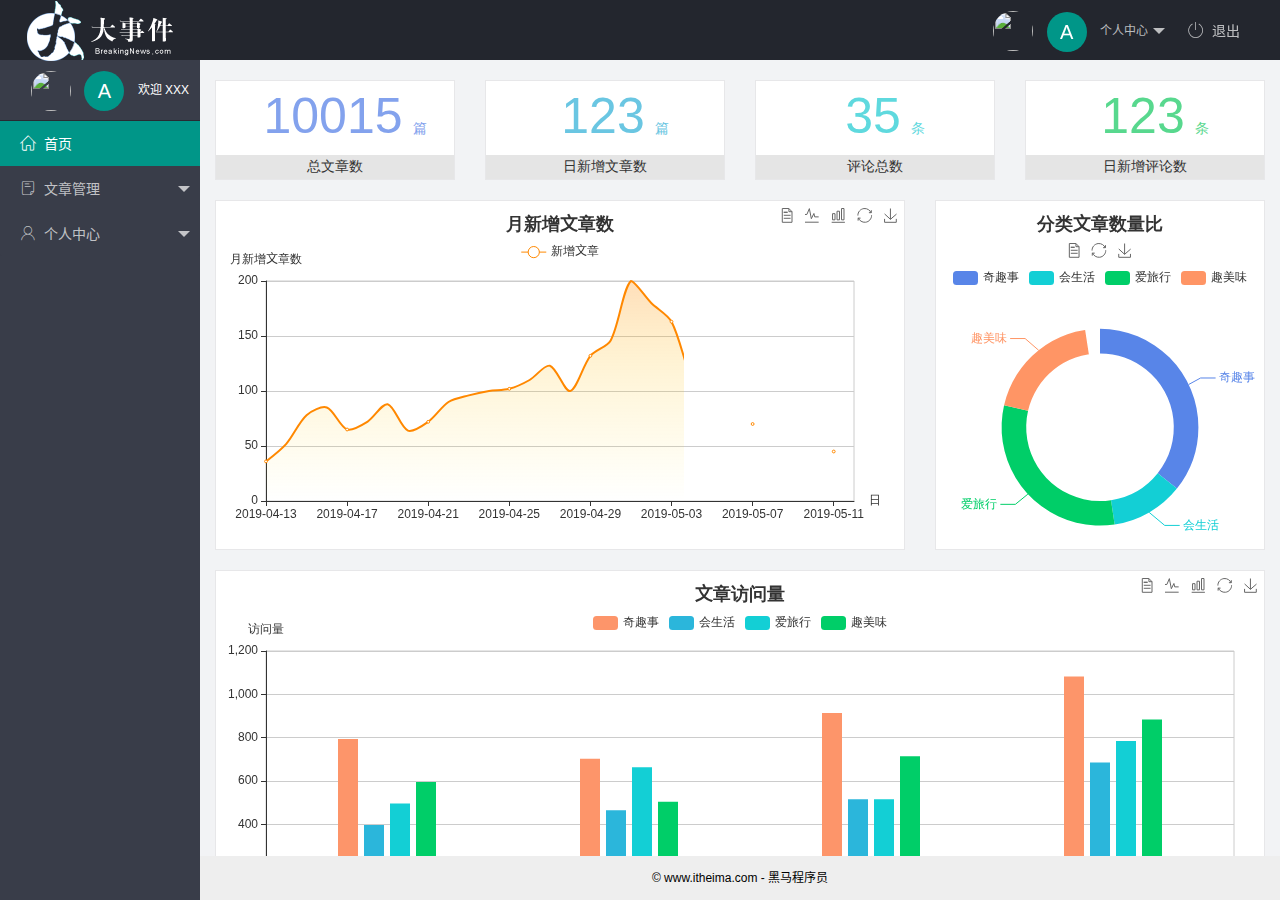
==== commit 29841a9b: "完成了个人中心功能开发" ====
--- a/index.html
+++ b/index.html
@@ -4,7 +4,7 @@
 <head>
     <meta charset="UTF-8">
     <meta name="viewport" content="width=device-width, initial-scale=1.0">
-    <title>后台主页</title>
+    <title>大事件-后台主页</title>
     <!-- 导入layui的样式表 -->
     <link rel="stylesheet" href="./assets/lib/layui/css/layui.css">
     <!-- 导入自己的css样式表 -->
@@ -50,23 +50,17 @@
                     <li class="layui-nav-item ">
                         <a class="" href="javascript:;"><span class="iconfont icon-16"></span>文章管理</a>
                         <dl class="layui-nav-child">
-                            <dd><a href="javascript:;"><i class="layui-icon layui-icon-app"
-                                        style="font-size: 30px; color: #1E9FFF;"></i>文章类别</a></dd>
-                            <dd><a href="javascript:;"><i class="layui-icon layui-icon-app"
-                                        style="font-size: 30px; color: #1E9FFF;"></i>文章列表</a></dd>
-                            <dd><a href="javascript:;"><i class="layui-icon layui-icon-app"
-                                        style="font-size: 30px; color: #1E9FFF;"></i>发布文章</a></dd>
+                            <dd><a href="javascript:;"><i class="layui-icon layui-icon-app"></i>文章类别</a></dd>
+                            <dd><a href="javascript:;"><i class="layui-icon layui-icon-app"></i>文章列表</a></dd>
+                            <dd><a href="javascript:;"><i class="layui-icon layui-icon-app"></i>发布文章</a></dd>
                         </dl>
                     </li>
                     <li class="layui-nav-item">
                         <a href="javascript:;"><span class="iconfont icon-user"></span>个人中心</a>
                         <dl class="layui-nav-child">
-                            <dd><a href="javascript:;"><i class="layui-icon layui-icon-app"
-                                        style="font-size: 30px; color: #1E9FFF;"></i>基本资料</a></dd>
-                            <dd><a href="javascript:;"><i class="layui-icon layui-icon-app"
-                                        style="font-size: 30px; color: #1E9FFF;"></i>更换头像</a></dd>
-                            <dd><a href="javascript:;"><i class="layui-icon layui-icon-app"
-                                        style="font-size: 30px; color: #1E9FFF;"></i>重置密码</a></dd>
+                            <dd><a href="/user/user_info.html" target="fm"><i class="layui-icon layui-icon-app"></i>基本资料</a></dd>
+                            <dd><a href="javascript:;"><i class="layui-icon layui-icon-app"></i>更换头像</a></dd>
+                            <dd><a href="javascript:;"><i class="layui-icon layui-icon-app"></i>重置密码</a></dd>
                         </dl>
                     </li>
                 </ul>
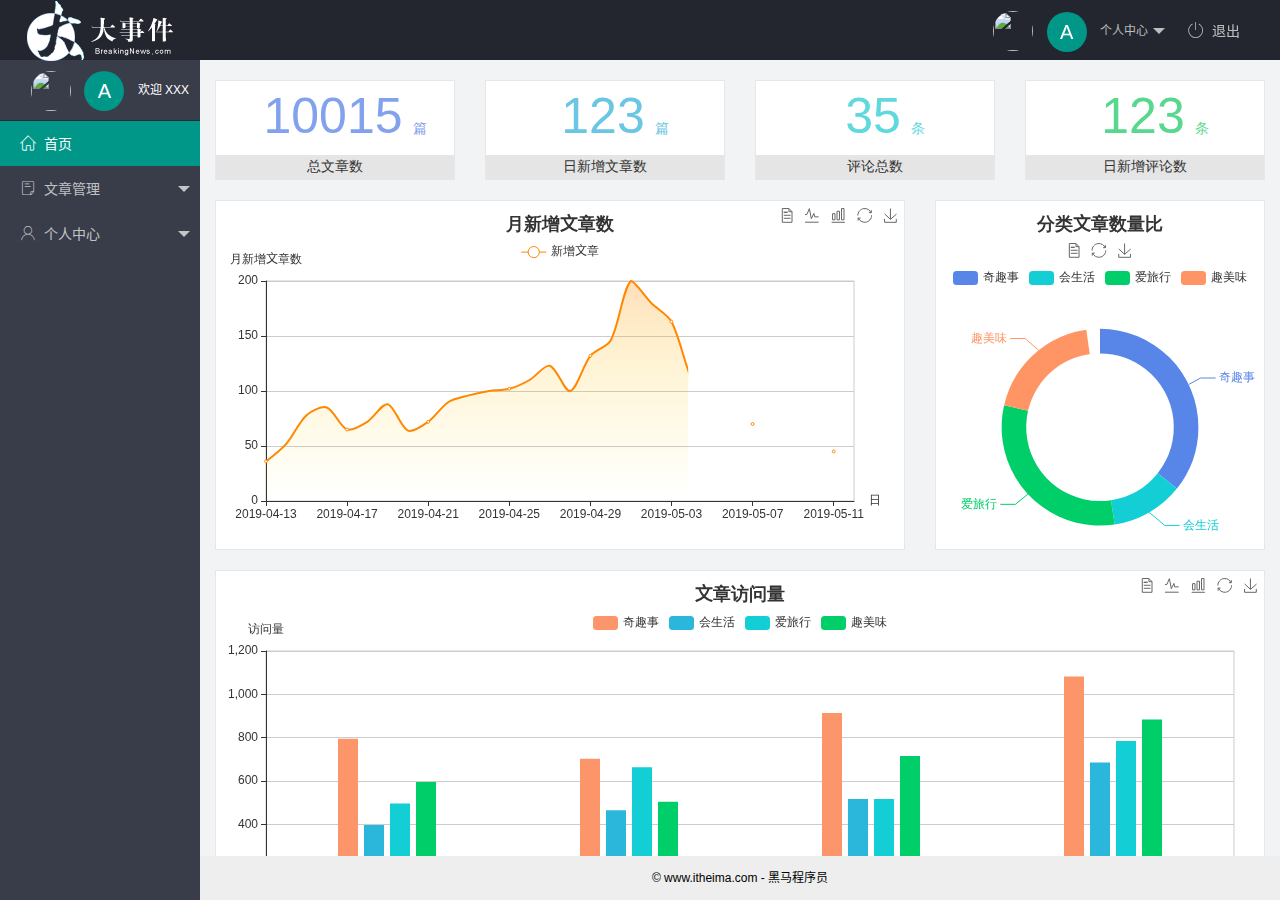
==== commit 8ac8a5d7: "完成文章管理相关功能的开发" ====
--- a/index.html
+++ b/index.html
@@ -25,9 +25,9 @@
                         <span class="text-avatar">A</span> 个人中心
                     </a>
                     <dl class="layui-nav-child">
-                        <dd><a href="">基本资料</a></dd>
-                        <dd><a href="">更换头像</a></dd>
-                        <dd><a href="">重置密码</a></dd>
+                        <dd><a href="/user/user_info.html" target="fm">基本资料</a></dd>
+                        <dd><a href="/user/user_avatar.html" target="fm">更换头像</a></dd>
+                        <dd><a href="/user/user_pwd.html" target="fm">重置密码</a></dd>
                     </dl>
                 </li>
                 <li class="layui-nav-item">
@@ -45,22 +45,21 @@
                 </div>
                 <!-- 左侧导航区域（可配合layui已有的垂直导航） -->
                 <ul class="layui-nav layui-nav-tree" lay-shrink="all">
-                    <li class="layui-nav-item layui-this"><a href="./home/dashboard.html" target="fm"><span
-                                class="iconfont icon-home"></span>首页</a></li>
+                    <li class="layui-nav-item layui-this"><a href="./home/dashboard.html" target="fm"><span class="iconfont icon-home"></span>首页</a></li>
                     <li class="layui-nav-item ">
                         <a class="" href="javascript:;"><span class="iconfont icon-16"></span>文章管理</a>
                         <dl class="layui-nav-child">
-                            <dd><a href="javascript:;"><i class="layui-icon layui-icon-app"></i>文章类别</a></dd>
-                            <dd><a href="javascript:;"><i class="layui-icon layui-icon-app"></i>文章列表</a></dd>
-                            <dd><a href="javascript:;"><i class="layui-icon layui-icon-app"></i>发布文章</a></dd>
+                            <dd><a href="/article/art_cate.html" target="fm"><i class="layui-icon layui-icon-app"></i>文章类别</a></dd>
+                            <dd><a href="/article/art_list.html" target="fm"><i class="layui-icon layui-icon-app"></i>文章列表</a></dd>
+                            <dd><a href="/article/art_pub.html" target="fm"><i class="layui-icon layui-icon-app"></i>发布文章</a></dd>
                         </dl>
                     </li>
                     <li class="layui-nav-item">
                         <a href="javascript:;"><span class="iconfont icon-user"></span>个人中心</a>
                         <dl class="layui-nav-child">
                             <dd><a href="/user/user_info.html" target="fm"><i class="layui-icon layui-icon-app"></i>基本资料</a></dd>
-                            <dd><a href="javascript:;"><i class="layui-icon layui-icon-app"></i>更换头像</a></dd>
-                            <dd><a href="javascript:;"><i class="layui-icon layui-icon-app"></i>重置密码</a></dd>
+                            <dd><a href="/user/user_avatar.html" target="fm"><i class="layui-icon layui-icon-app"></i>更换头像</a></dd>
+                            <dd><a href="/user/user_pwd.html" target="fm"><i class="layui-icon layui-icon-app"></i>重置密码</a></dd>
                         </dl>
                     </li>
                 </ul>
